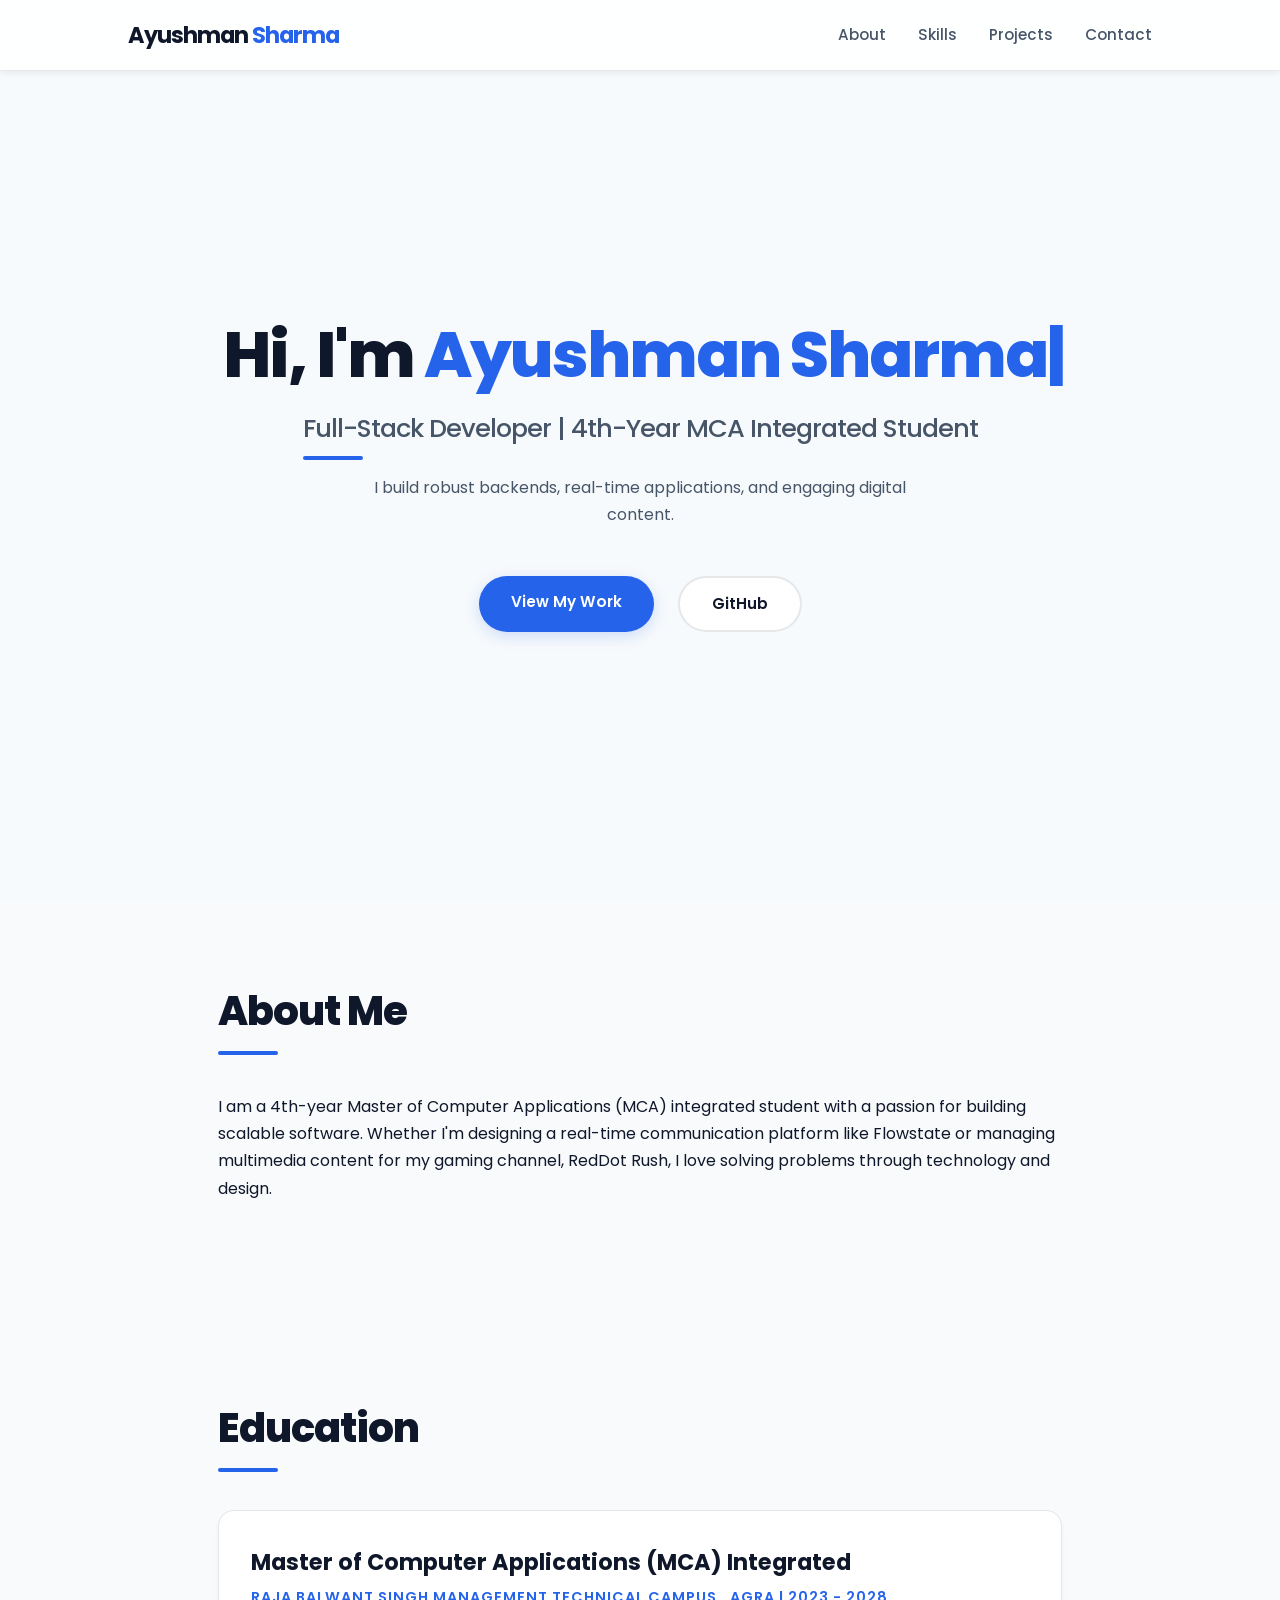
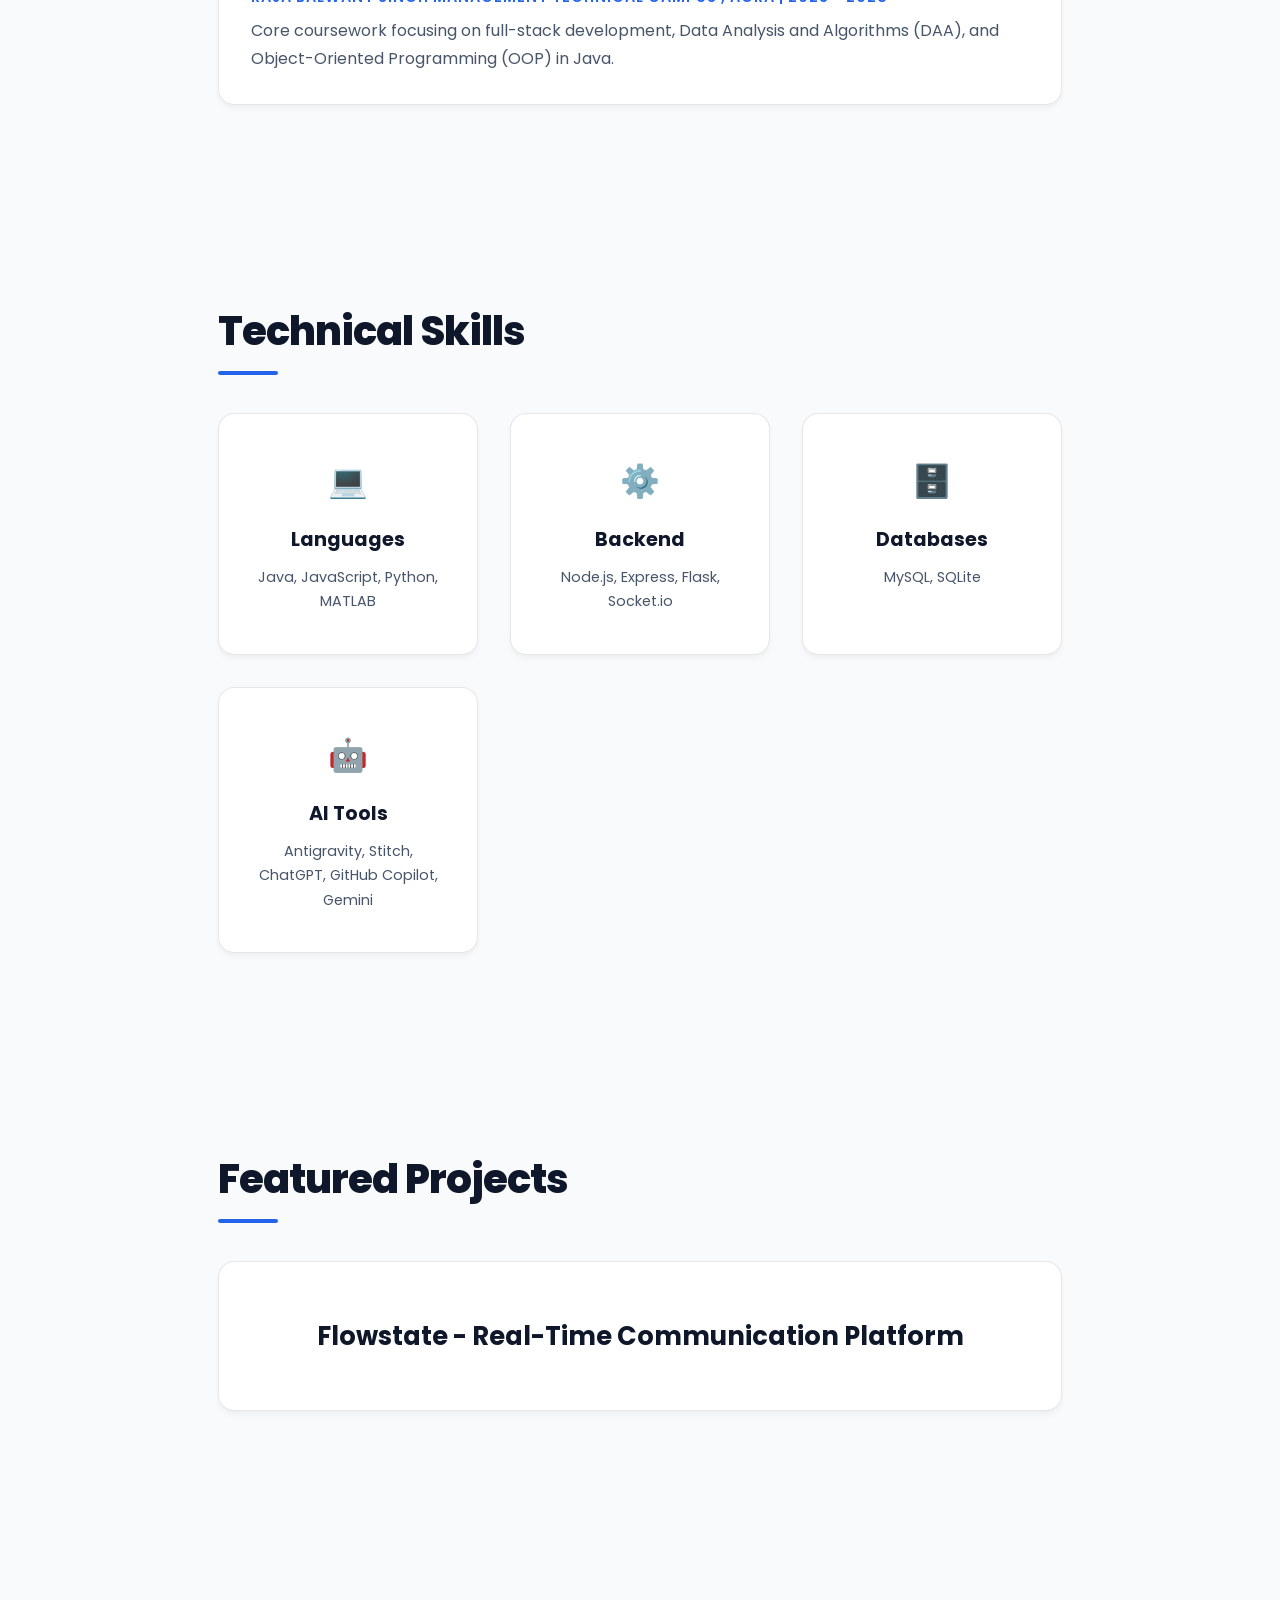
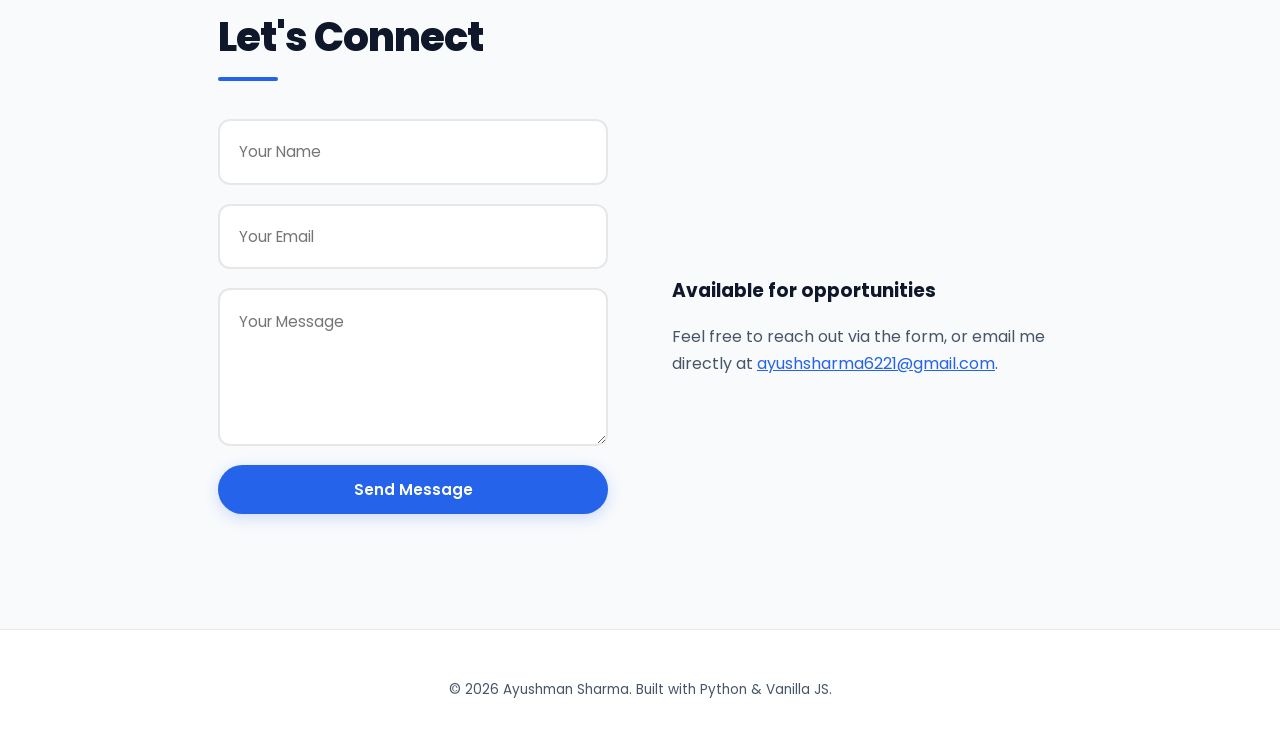
==== index.html @ 9510b973 "fixed index.html issue" ====
<!DOCTYPE html>
<html lang="en">
<head>
    <meta charset="UTF-8">
    <meta name="viewport" content="width=device-width, initial-scale=1.0">
    <title>Ayushman Sharma | Full-Stack Developer</title>
    <!-- Modern Font: Poppins -->
    <link rel="preconnect" href="https://fonts.googleapis.com">
    <link rel="preconnect" href="https://fonts.gstatic.com" crossorigin>
    <link href="https://fonts.googleapis.com/css2?family=Poppins:wght@300;400;500;600;700&display=swap" rel="stylesheet">
    <link rel="stylesheet" href="style.css">
</head>
<body>
    
    <!-- Background Gradient Effect -->
    <div class="bg-gradient"></div>

    <nav>
        <div class="logo">Ayushman <span class="highlight">Sharma</span></div>
        <ul class="nav-links">
            <li><a href="#about">About</a></li>
            <li><a href="#skills">Skills</a></li>
            <li><a href="#projects">Projects</a></li>
            <li><a href="#contact">Contact</a></li>
        </ul>
    </nav>

    <!-- Hero section animates immediately on load -->
    <header class="hero load-hidden">
        <h1>Hi, I'm <span class="highlight">Ayushman Sharma</span><span class="cursor">|</span></h1>
        <h2>Full-Stack Developer | 4th-Year MCA Integrated Student</h2>
        <p>I build robust backends, real-time applications, and engaging digital content.</p>
        <div class="hero-buttons">
            <a href="#projects" class="btn primary">View My Work</a>
            <a href="https://github.com/Ayush1711k" target="_blank" class="btn secondary">GitHub</a>
        </div>
    </header>

    <!-- Scroll-triggered animation classes added here (scroll-hidden) -->
    <section id="about" class="container scroll-hidden">
        <div class="section-content">
            <h2>About Me</h2>
            <p>I am a 4th-year Master of Computer Applications (MCA) integrated student with a passion for building scalable software. Whether I'm designing a real-time communication platform like Flowstate or managing multimedia content for my gaming channel, RedDot Rush, I love solving problems through technology and design.</p>
        </div>
    </section>

    <section id="education" class="container scroll-hidden">
        <div class="section-content">
            <h2>Education</h2>
            <div style="display: flex; flex-direction: column; gap: 1.5rem;">
                <div class="project-card">
                    <h3>Master of Computer Applications (MCA) Integrated</h3>
                    <p style="color: var(--accent-color); font-weight: 600; font-size: 0.9rem; margin-bottom: 0.5rem; text-transform: uppercase; letter-spacing: 1px;">
                        Raja Balwant Singh Management Technical Campus , Agra | 2023 - 2028
                    </p>
                    <p style="color: var(--text-secondary);">
                        Core coursework focusing on full-stack development, Data Analysis and Algorithms (DAA), and Object-Oriented Programming (OOP) in Java.
                    </p>
                </div>
            </div>
        </div>
    </section>

    <section id="skills" class="container scroll-hidden">
        <div class="section-content">
            <h2>Technical Skills</h2>
            <div class="skills-grid">
                <div class="skill-category">
                    <div class="icon">💻</div>
                    <h3>Languages</h3>
                    <p>Java, JavaScript, Python, MATLAB</p>
                </div>
                <div class="skill-category">
                    <div class="icon">⚙️</div>
                    <h3>Backend</h3>
                    <p>Node.js, Express, Flask, Socket.io</p>
                </div>
                <div class="skill-category">
                    <div class="icon">🗄️</div>
                    <h3>Databases</h3>
                    <p>MySQL, SQLite</p>
                </div>
                <div class="skill-category">
                    <div class="icon">🤖</div>
                    <h3>AI Tools</h3>
                    <p>Antigravity, Stitch, ChatGPT, GitHub Copilot, Gemini </p>
                </div>
            </div>
        </div>
    </section>

    <section id="projects" class="container scroll-hidden">
        <div class="section-content">
            <h2>Featured Projects</h2>
            <div id="projects-container" class="projects-grid">
                <p>Connecting to backend server...</p>
            </div>
        </div>
    </section>

    <section id="contact" class="container scroll-hidden">
        <div class="section-content">
            <h2>Let's Connect</h2>
            <div class="contact-wrapper">
                <form id="contact-form">
                    <input type="text" id="name" placeholder="Your Name" required>
                    <input type="email" id="email" placeholder="Your Email" required>
                    <textarea id="message" rows="5" placeholder="Your Message" required></textarea>
                    <button type="submit" class="btn primary">Send Message</button>
                    <p id="form-status"></p>
                </form>
                <div class="contact-info">
                    <h3>Available for opportunities</h3>
                    <p>Feel free to reach out via the form, or email me directly at <a href="mailto:ayushsharma6221@gmail.com" class="highlight">ayushsharma6221@gmail.com</a>.</p>
                </div>
            </div>
        </div>
    </section>

    <footer>
        <p>&copy; 2026 Ayushman Sharma. Built with Python & Vanilla JS.</p>
    </footer>

    <script src="script.js"></script>
</body>
</html>
---- style.css ----
/* --- Modern Light Mode Variables --- */
:root {
    --bg-color: #f8fafc; /* Light Slate */
    --surface-color: #ffffff; /* Clean White */
    --surface-hover: #f1f5f9; /* Subtle gray on hover */
    --text-primary: #0f172a; /* Dark Slate for high contrast readability */
    --text-secondary: #475569; /* Medium Slate */
    --accent-color: #2563eb; /* Professional Developer Blue */
    --accent-glow: rgba(37, 99, 235, 0.2);
    --border-color: rgba(15, 23, 42, 0.1); /* Subtle dark border */
    --ease-standard: cubic-bezier(0.4, 0, 0.2, 1);
    --ease-out: cubic-bezier(0, 0, 0.2, 1);
}

* {
    margin: 0;
    padding: 0;
    box-sizing: border-box;
    font-family: 'Poppins', sans-serif;
}

html {
    scroll-behavior: smooth;
    overflow-x: hidden;
}

body {
    background-color: var(--bg-color);
    color: var(--text-primary);
    line-height: 1.7;
    overflow-x: hidden;
}

/* --- Background Image with White Overlay --- */
.bg-gradient {
    position: fixed;
    top: 0; left: 0; width: 100%; height: 100%;
    /* High-quality CSE/Coding workspace image from Unsplash */
    background-image: url('https://images.unsplash.com/photo-1517694712202-14dd9538aa97?auto=format&fit=crop&w=1920&q=80');
    background-size: cover;
    background-position: center;
    /* 92% white overlay so the image is subtle and text is readable */
    box-shadow: inset 0 0 0 2000px rgba(248, 250, 252, 0.92);
    z-index: -1;
}

/* --- Navigation --- */
nav {
    display: flex;
    justify-content: space-between;
    align-items: center;
    padding: 1rem 10%;
    background-color: rgba(255, 255, 255, 0.85);
    backdrop-filter: blur(10px);
    position: sticky;
    top: 0;
    z-index: 100;
    border-bottom: 1px solid var(--border-color);
    box-shadow: 0 4px 6px -1px rgba(0, 0, 0, 0.05);
}

.logo {
    font-weight: 700;
    font-size: 1.4rem;
    letter-spacing: -1px;
}

.highlight { color: var(--accent-color); }

.nav-links {
    list-style: none;
    display: flex;
    gap: 2rem;
}

.nav-links a {
    color: var(--text-secondary);
    text-decoration: none;
    font-size: 0.95rem;
    font-weight: 500;
    transition: color 0.3s var(--ease-standard), transform 0.3s var(--ease-standard);
    display: inline-block;
}

.nav-links a:hover {
    color: var(--accent-color);
    transform: translateY(-2px);
}

/* --- Hero Section --- */
.hero {
    height: 90vh;
    display: flex;
    flex-direction: column;
    justify-content: center;
    align-items: center;
    text-align: center;
    padding: 0 10%;
}

.hero h1 {
    font-size: 4rem;
    font-weight: 800;
    letter-spacing: -2px;
    margin-bottom: 1rem;
    line-height: 1.1;
}

.hero h2 {
    font-size: 1.6rem;
    color: var(--text-secondary);
    margin-bottom: 1.5rem;
    font-weight: 500;
}

.hero p {
    max-width: 600px;
    color: var(--text-secondary);
    margin-bottom: 3rem;
    font-weight: 400;
}

.cursor {
    display: inline-block;
    width: 10px;
    color: var(--accent-color);
    animation: blink 1s step-end infinite;
}

@keyframes blink {
    from, to { opacity: 1; }
    50% { opacity: 0; }
}

.hero-buttons {
    display: flex;
    gap: 1.5rem;
}

/* --- Buttons --- */
.btn {
    padding: 0.8rem 2rem;
    border-radius: 50px;
    text-decoration: none;
    font-weight: 600;
    font-size: 0.95rem;
    cursor: pointer;
    border: none;
    transition: all 0.3s var(--ease-out);
    position: relative;
    overflow: hidden;
}

.btn:hover {
    transform: translateY(-3px);
}

.primary {
    background-color: var(--accent-color);
    color: #ffffff;
    box-shadow: 0 4px 15px var(--accent-glow);
}

.primary:hover {
    box-shadow: 0 6px 20px rgba(37, 99, 235, 0.4);
}

.secondary {
    background-color: var(--surface-color);
    color: var(--text-primary);
    border: 2px solid var(--border-color);
}

.secondary:hover {
    border-color: var(--accent-color);
    color: var(--accent-color);
}

/* --- Shared Layout & Containers --- */
.container {
    max-width: 1100px;
    margin: 0 auto;
    padding: 6rem 10%;
}

h2 {
    font-size: 2.5rem;
    font-weight: 800;
    letter-spacing: -1px;
    margin-bottom: 3rem;
    position: relative;
}

h2::after {
    content: '';
    position: absolute;
    bottom: -10px;
    left: 0;
    width: 60px;
    height: 4px;
    background-color: var(--accent-color);
    border-radius: 2px;
}

/* --- Skills Section --- */
.skills-grid {
    display: grid;
    grid-template-columns: repeat(auto-fit, minmax(220px, 1fr));
    gap: 2rem;
}

.skill-category {
    background-color: var(--surface-color);
    padding: 2.5rem 2rem;
    border-radius: 16px;
    border: 1px solid var(--border-color);
    box-shadow: 0 4px 6px -1px rgba(0, 0, 0, 0.05);
    transition: transform 0.3s var(--ease-standard), border-color 0.3s var(--ease-standard), box-shadow 0.3s var(--ease-standard);
    text-align: center;
}

.skill-category:hover {
    transform: translateY(-5px);
    border-color: rgba(37, 99, 235, 0.3);
    box-shadow: 0 10px 25px rgba(0,0,0,0.1);
}

.skill-category .icon {
    font-size: 2rem;
    margin-bottom: 1rem;
}

.skill-category h3 {
    margin-bottom: 0.5rem;
    font-size: 1.2rem;
}

.skill-category p {
    color: var(--text-secondary);
    font-size: 0.9rem;
}

/* --- Projects Section --- */
.projects-grid {
    display: grid;
    grid-template-columns: repeat(auto-fit, minmax(300px, 1fr));
    gap: 2.5rem;
}

.project-card {
    background-color: var(--surface-color);
    padding: 2rem;
    border-radius: 16px;
    border: 1px solid var(--border-color);
    box-shadow: 0 4px 6px -1px rgba(0, 0, 0, 0.05);
    transition: all 0.4s var(--ease-standard);
    display: flex;
    flex-direction: column;
}

.project-card:hover {
    transform: translateY(-8px) scale(1.01);
    background-color: var(--surface-hover);
    border-color: rgba(37, 99, 235, 0.4);
    box-shadow: 0 20px 40px rgba(0,0,0,0.08);
}

.project-card h3 {
    font-size: 1.4rem;
    margin-bottom: 0.25rem;
}

.tech-stack {
    margin-top: auto;
    padding-top: 1.5rem;
    border-top: 1px solid var(--border-color);
}

/* --- Contact Section --- */
.contact-wrapper {
    display: grid;
    grid-template-columns: 1fr 1fr;
    gap: 4rem;
    align-items: center;
}

#contact-form {
    display: flex;
    flex-direction: column;
    gap: 1.2rem;
}

input, textarea {
    width: 100%;
    padding: 1.2rem;
    background-color: var(--surface-color);
    border: 2px solid var(--border-color);
    color: var(--text-primary);
    border-radius: 12px;
    font-size: 0.95rem;
    transition: border-color 0.3s var(--ease-standard), box-shadow 0.3s var(--ease-standard);
}

input:focus, textarea:focus {
    outline: none;
    border-color: var(--accent-color);
    box-shadow: 0 0 0 3px var(--accent-glow);
}

.contact-info h3 {
    margin-bottom: 1rem;
}

.contact-info p {
    color: var(--text-secondary);
}

/* --- Footer --- */
footer {
    text-align: center;
    padding: 3rem;
    border-top: 1px solid var(--border-color);
    color: var(--text-secondary);
    font-size: 0.85rem;
    background-color: var(--surface-color);
}

/* --- Animation Classes --- */
.load-hidden {
    opacity: 0;
    transform: translateY(20px);
    animation: fadeInUp 0.8s var(--ease-out) forwards;
    animation-delay: 0.2s;
}

.scroll-hidden {
    opacity: 0;
    transform: translateY(40px);
    transition: opacity 0.8s var(--ease-out), transform 0.8s var(--ease-out);
}

.scroll-show {
    opacity: 1;
    transform: translateY(0);
}

@keyframes fadeInUp {
    to {
        opacity: 1;
        transform: translateY(0);
    }
}

.project-card.loaded {
    animation: fadeInUp 0.5s var(--ease-out) forwards;
}

/* --- Mobile Responsiveness --- */
@media (max-width: 768px) {
    .hero h1 { font-size: 2.8rem; }
    .hero h2 { font-size: 1.3rem; }
    .nav-links { display: none; }
    .contact-wrapper { grid-template-columns: 1fr; gap: 2rem; }
    .container { padding: 4rem 5%; }
}
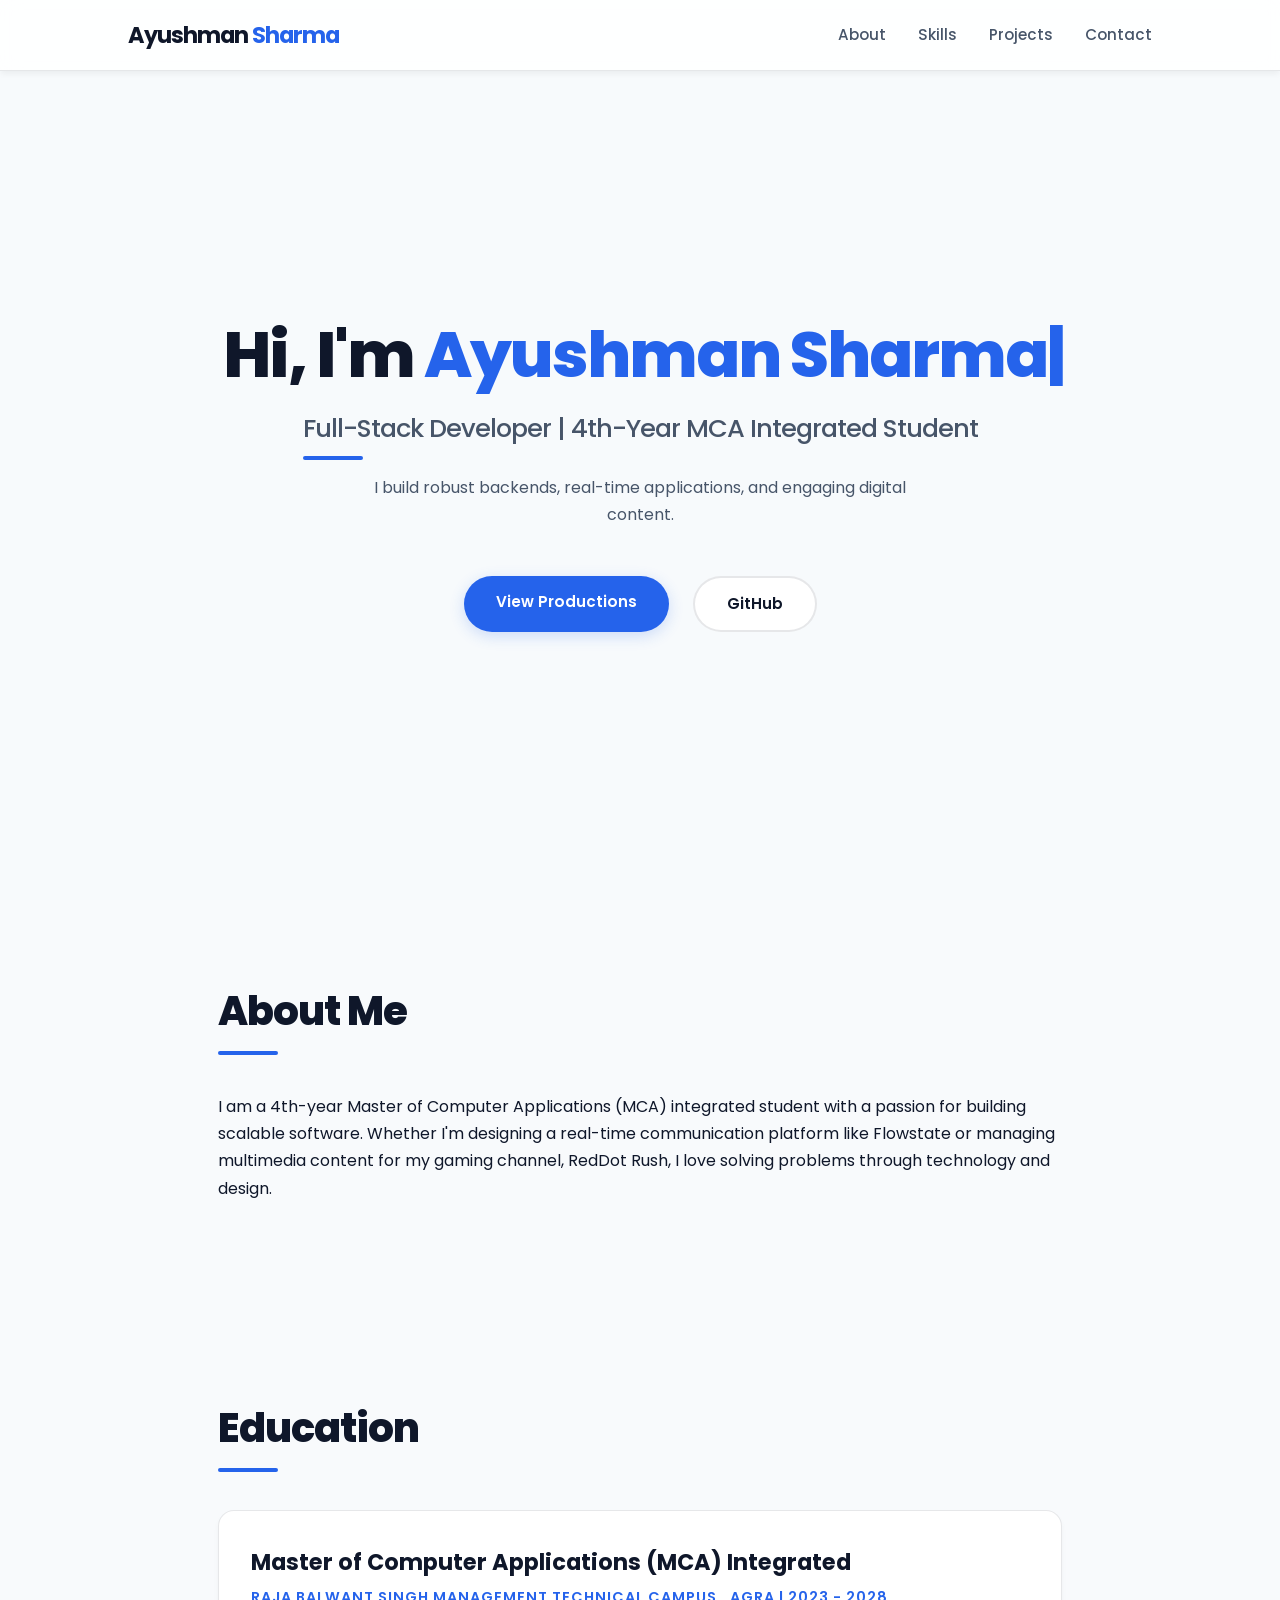
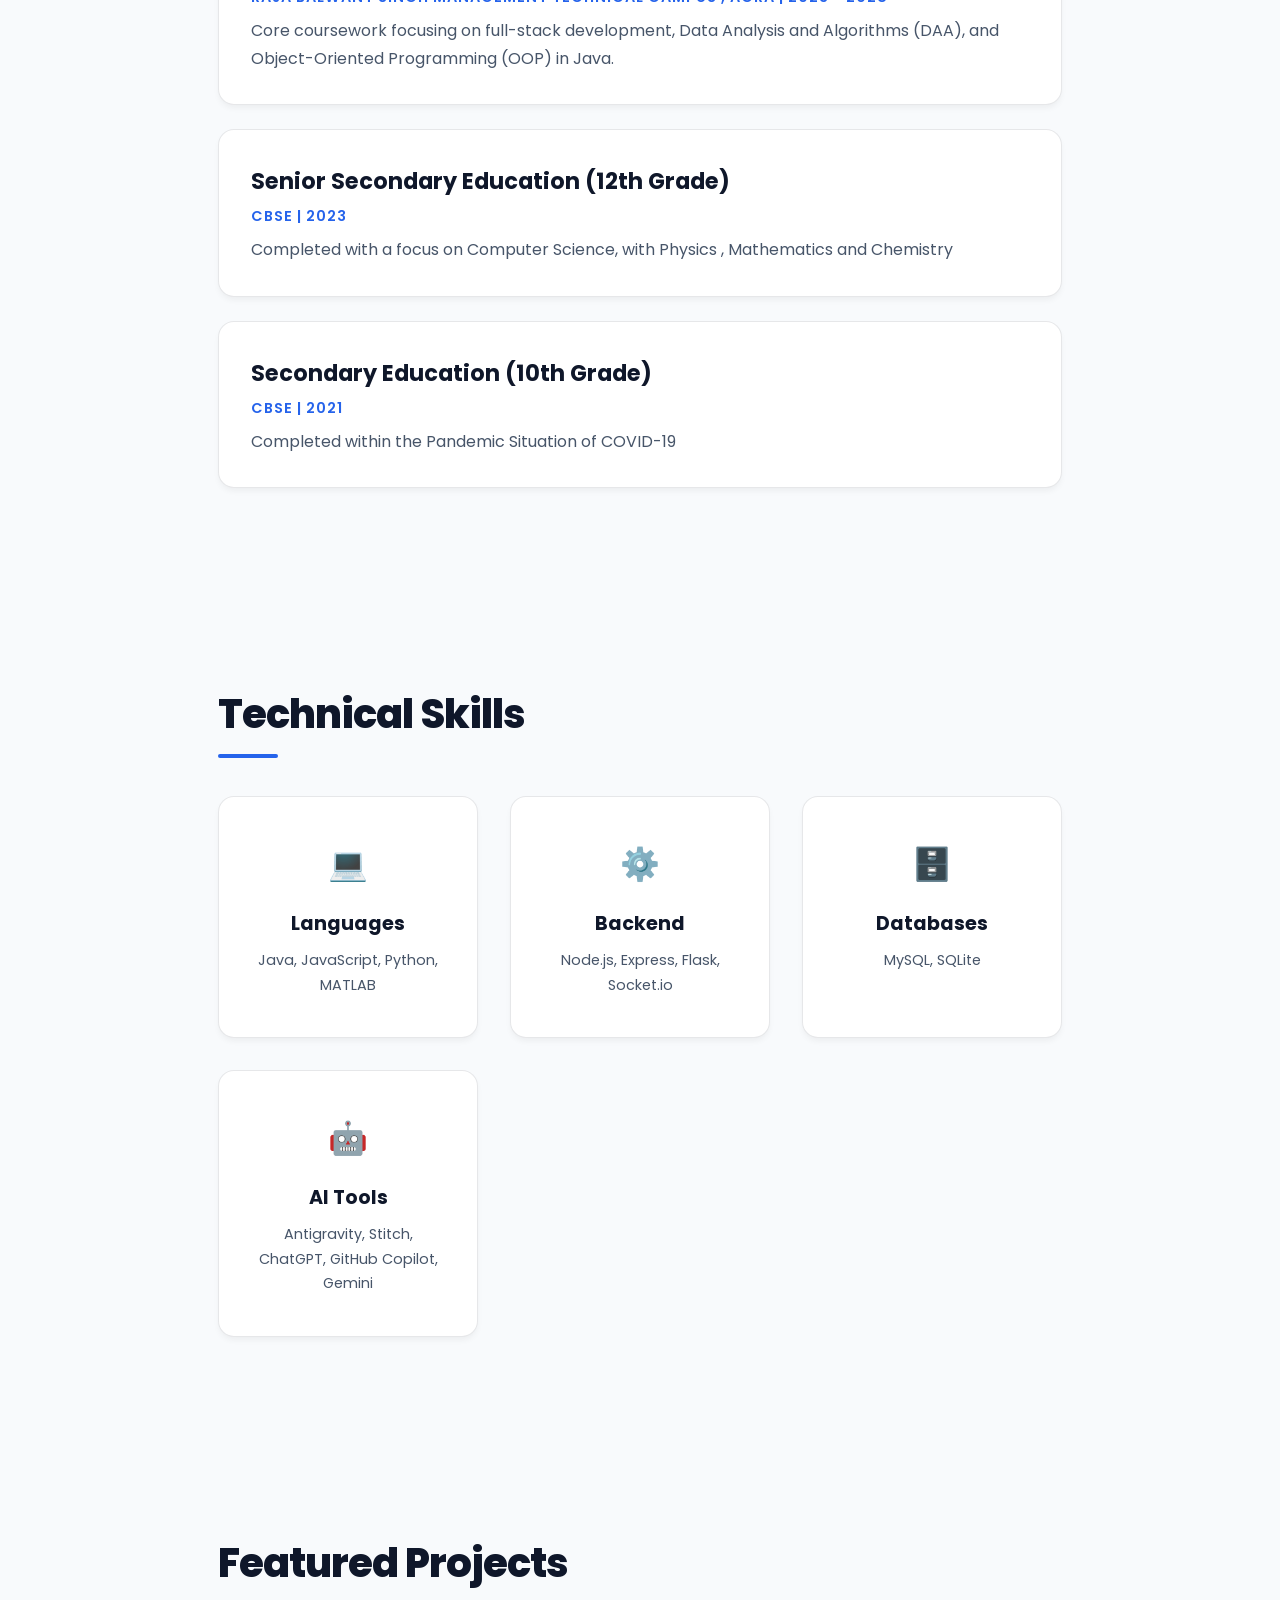
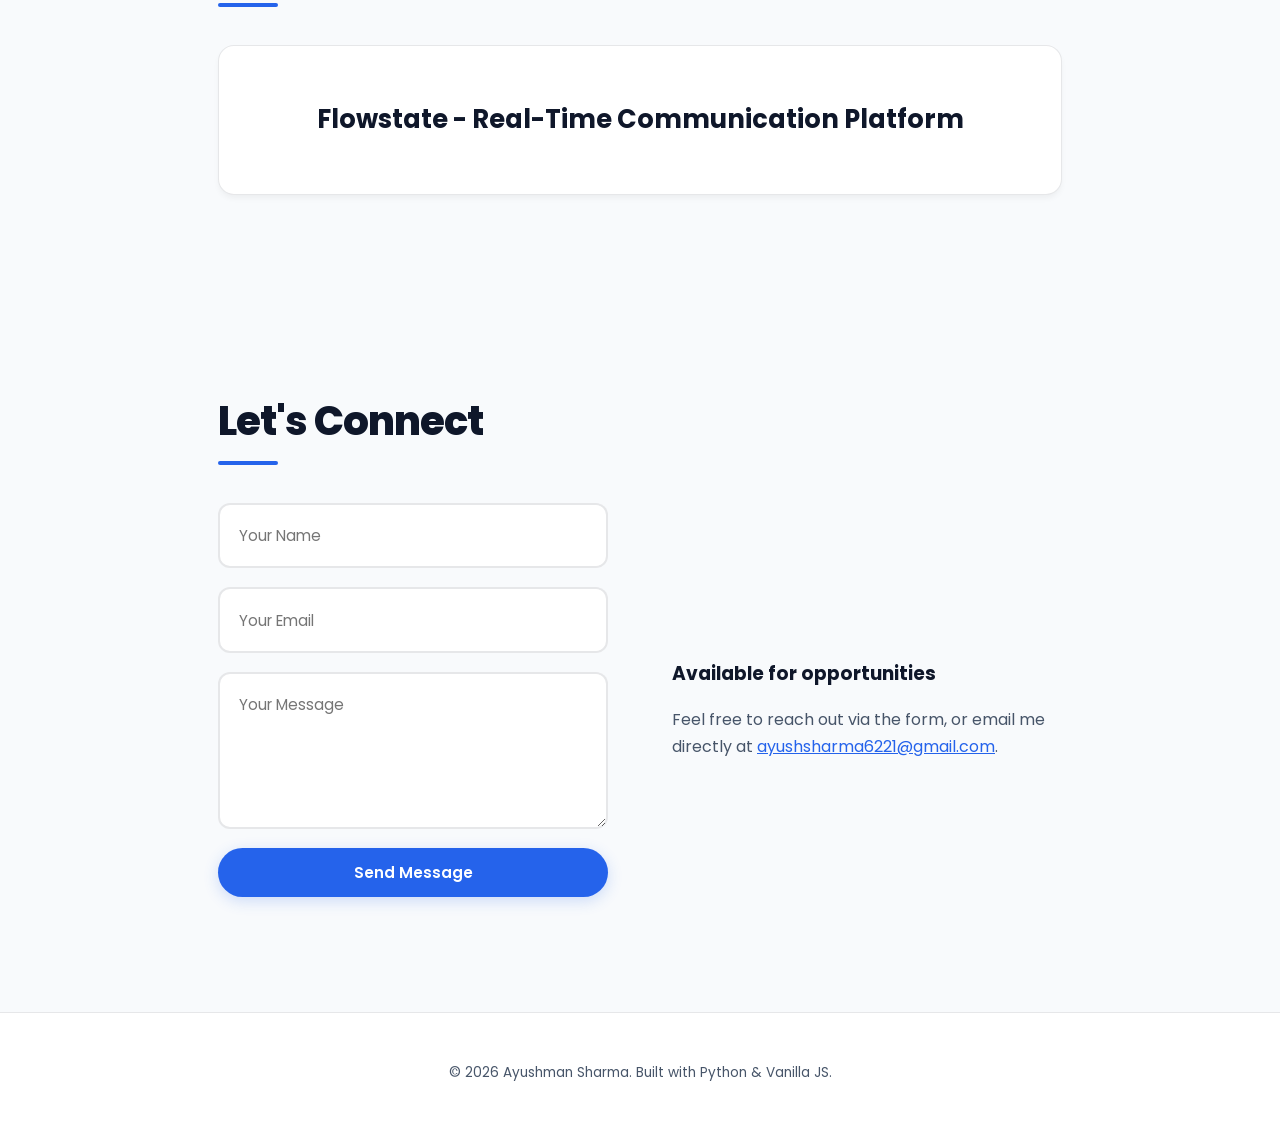
==== commit db2ee203: "Education added" ====
--- a/index.html
+++ b/index.html
@@ -31,7 +31,7 @@
         <h2>Full-Stack Developer | 4th-Year MCA Integrated Student</h2>
         <p>I build robust backends, real-time applications, and engaging digital content.</p>
         <div class="hero-buttons">
-            <a href="#projects" class="btn primary">View My Work</a>
+            <a href="#projects" class="btn primary">View Productions</a>
             <a href="https://github.com/Ayush1711k" target="_blank" class="btn secondary">GitHub</a>
         </div>
     </header>
@@ -56,6 +56,24 @@
                     <p style="color: var(--text-secondary);">
                         Core coursework focusing on full-stack development, Data Analysis and Algorithms (DAA), and Object-Oriented Programming (OOP) in Java.
                     </p>
+                </div>
+
+                 <div class="project-card">
+                    <h3>Senior Secondary Education (12th Grade)</h3>
+                    <p style="color: var(--accent-color); font-weight: 600; font-size: 0.9rem; margin-bottom: 0.5rem; text-transform: uppercase; letter-spacing: 1px;">
+                        CBSE  | 2023 
+                    </p>
+                    <p style="color: var(--text-secondary);">
+                        Completed with a focus on Computer Science, with Physics , Mathematics and Chemistry 
+                </div>
+
+                <div class="project-card">
+                    <h3>Secondary Education (10th Grade)</h3>
+                    <p style="color: var(--accent-color); font-weight: 600; font-size: 0.9rem; margin-bottom: 0.5rem; text-transform: uppercase; letter-spacing: 1px;">
+                        CBSE  | 2021
+                    </p>
+                    <p style="color: var(--text-secondary);">
+                        Completed within the Pandemic Situation of COVID-19
                 </div>
             </div>
         </div>
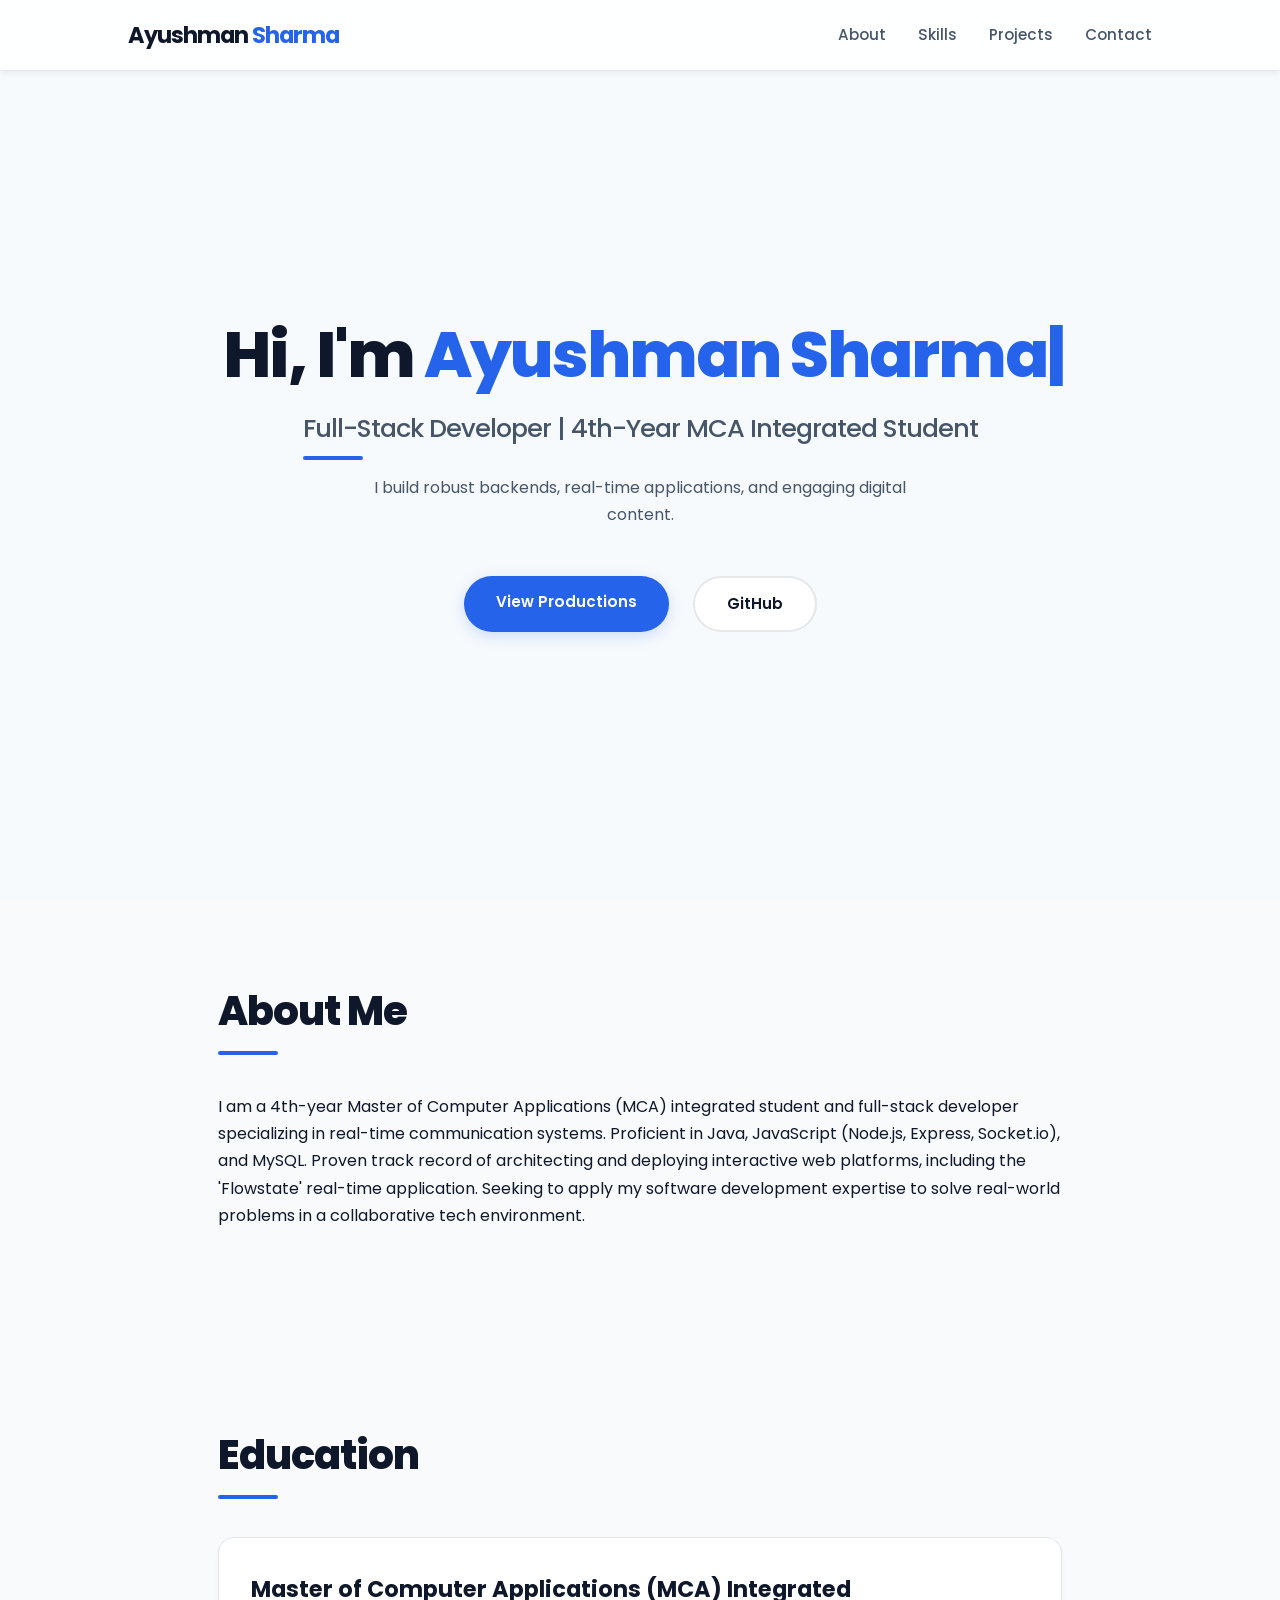
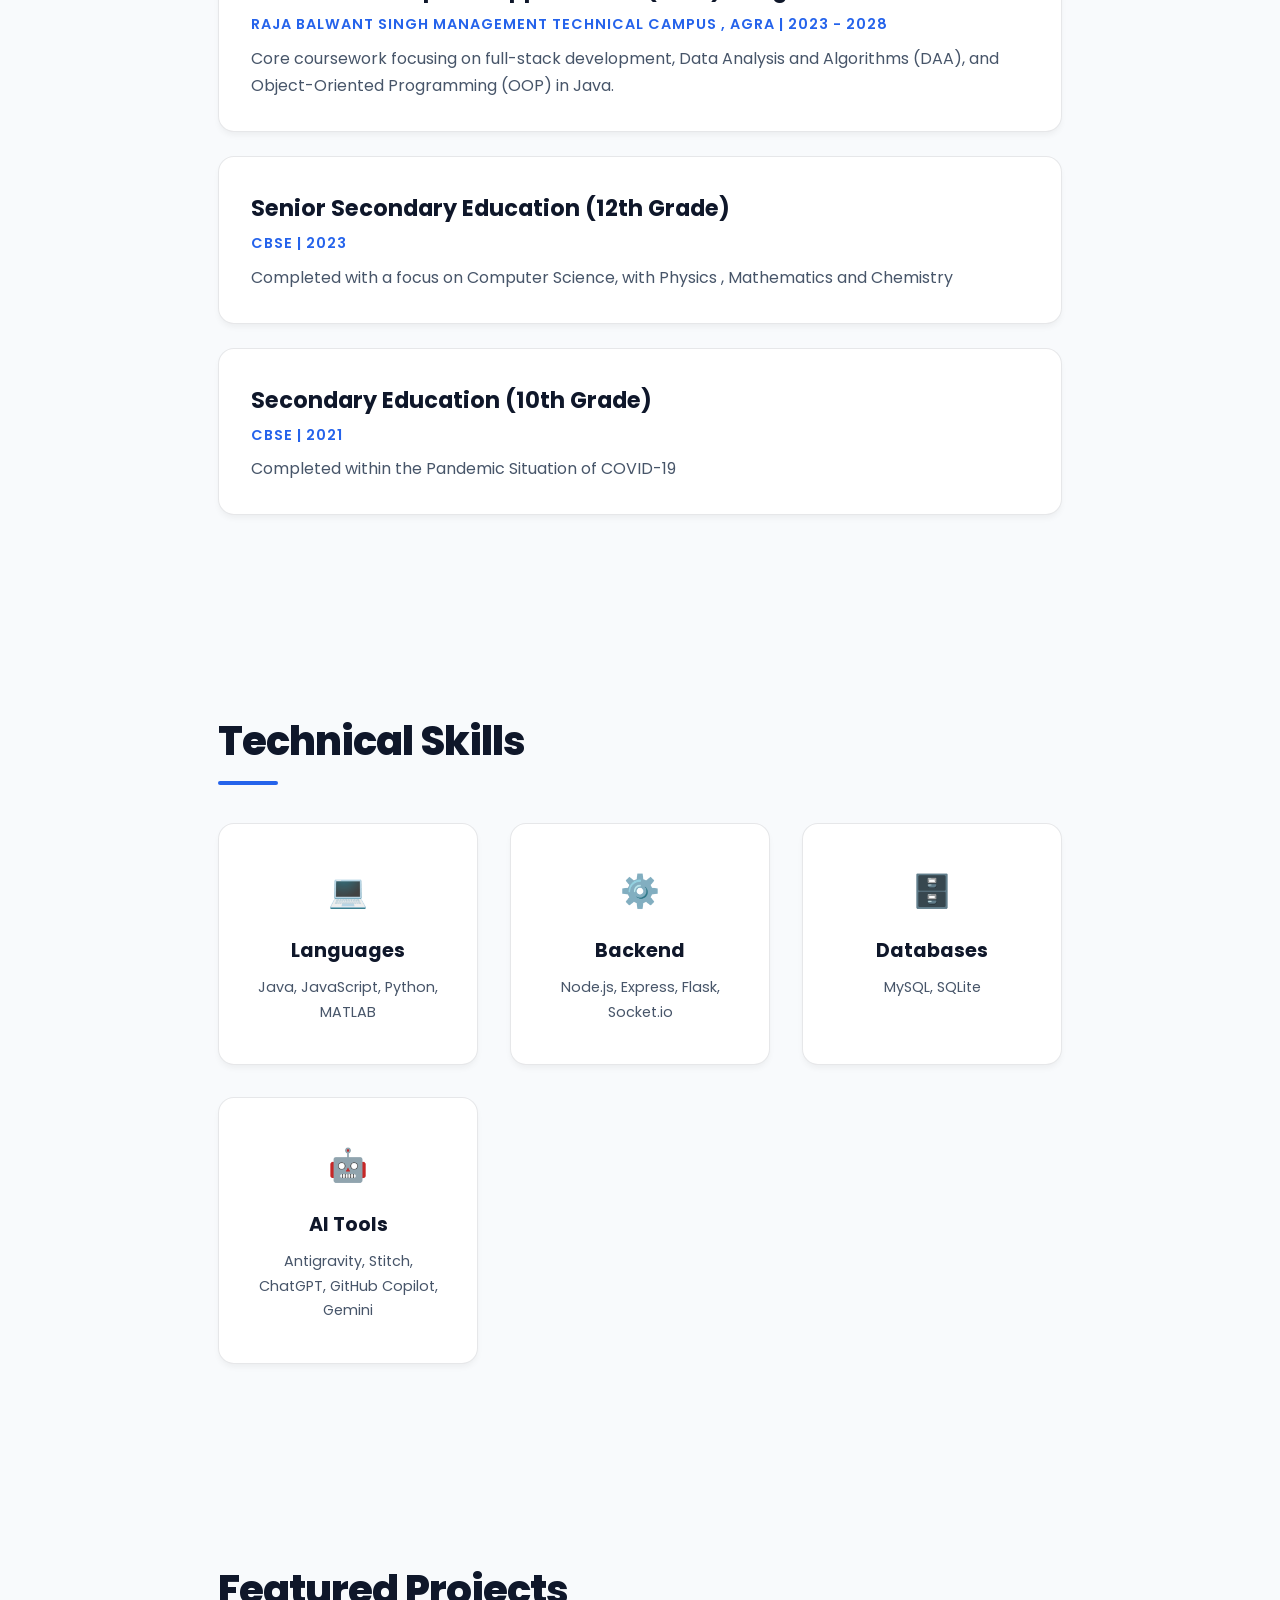
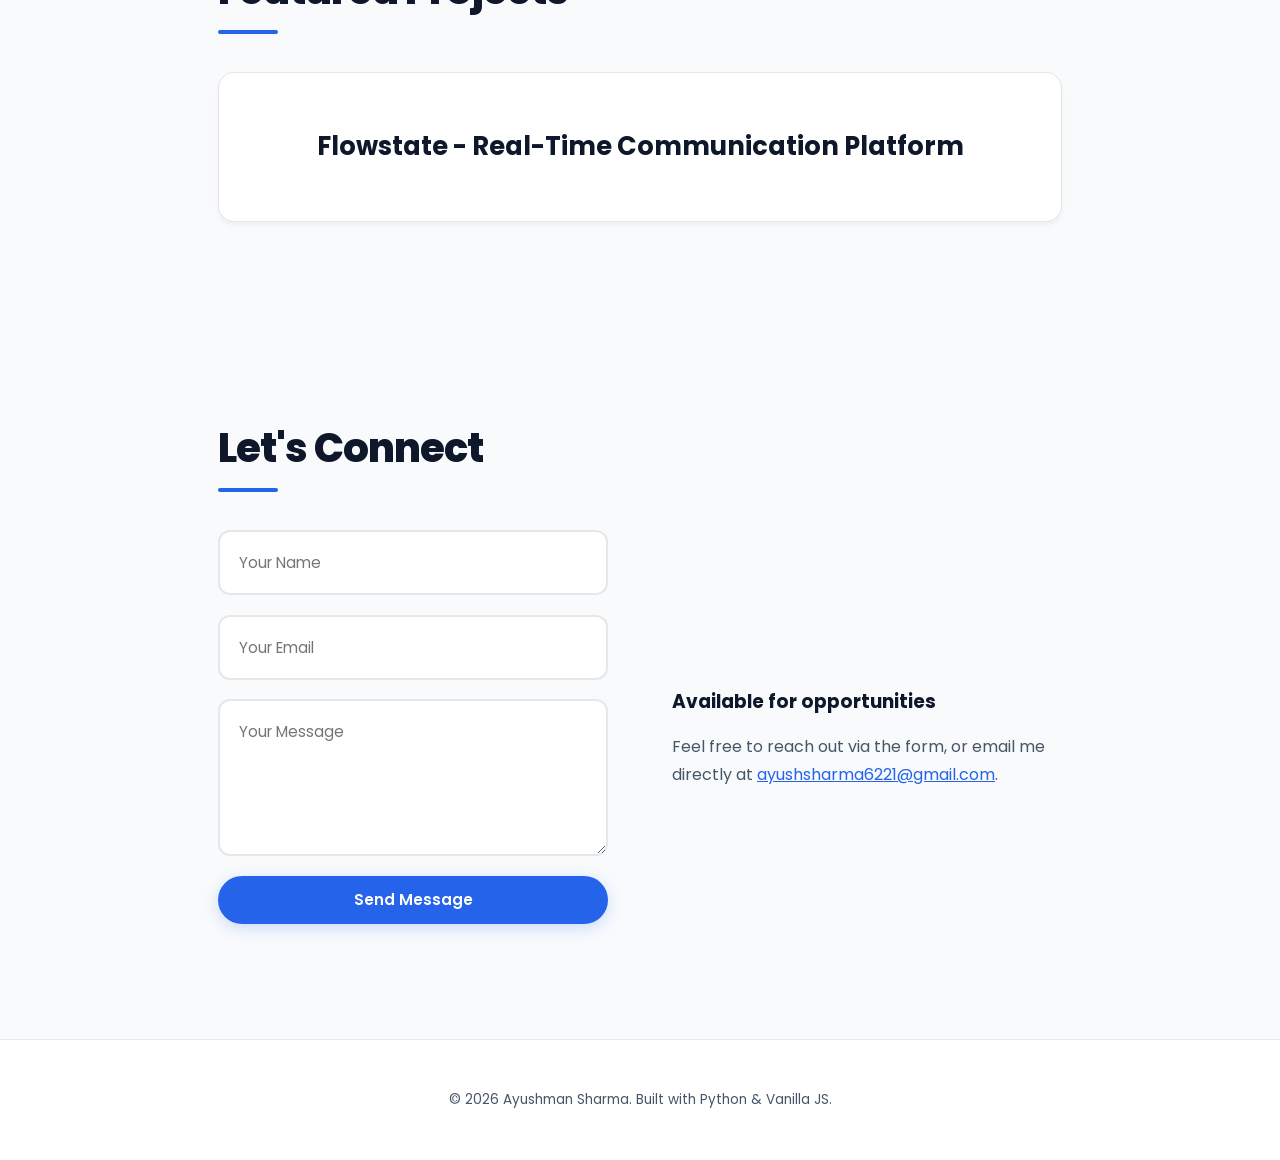
==== commit 17b5650b: "Added about Section" ====
--- a/index.html
+++ b/index.html
@@ -40,7 +40,7 @@
     <section id="about" class="container scroll-hidden">
         <div class="section-content">
             <h2>About Me</h2>
-            <p>I am a 4th-year Master of Computer Applications (MCA) integrated student with a passion for building scalable software. Whether I'm designing a real-time communication platform like Flowstate or managing multimedia content for my gaming channel, RedDot Rush, I love solving problems through technology and design.</p>
+            <p>I am a 4th-year Master of Computer Applications (MCA) integrated student and full-stack developer specializing in real-time communication systems. Proficient in Java, JavaScript (Node.js, Express, Socket.io), and MySQL. Proven track record of architecting and deploying interactive web platforms, including the 'Flowstate' real-time application. Seeking to apply my software development expertise to solve real-world problems in a collaborative tech environment.</p>
         </div>
     </section>
 
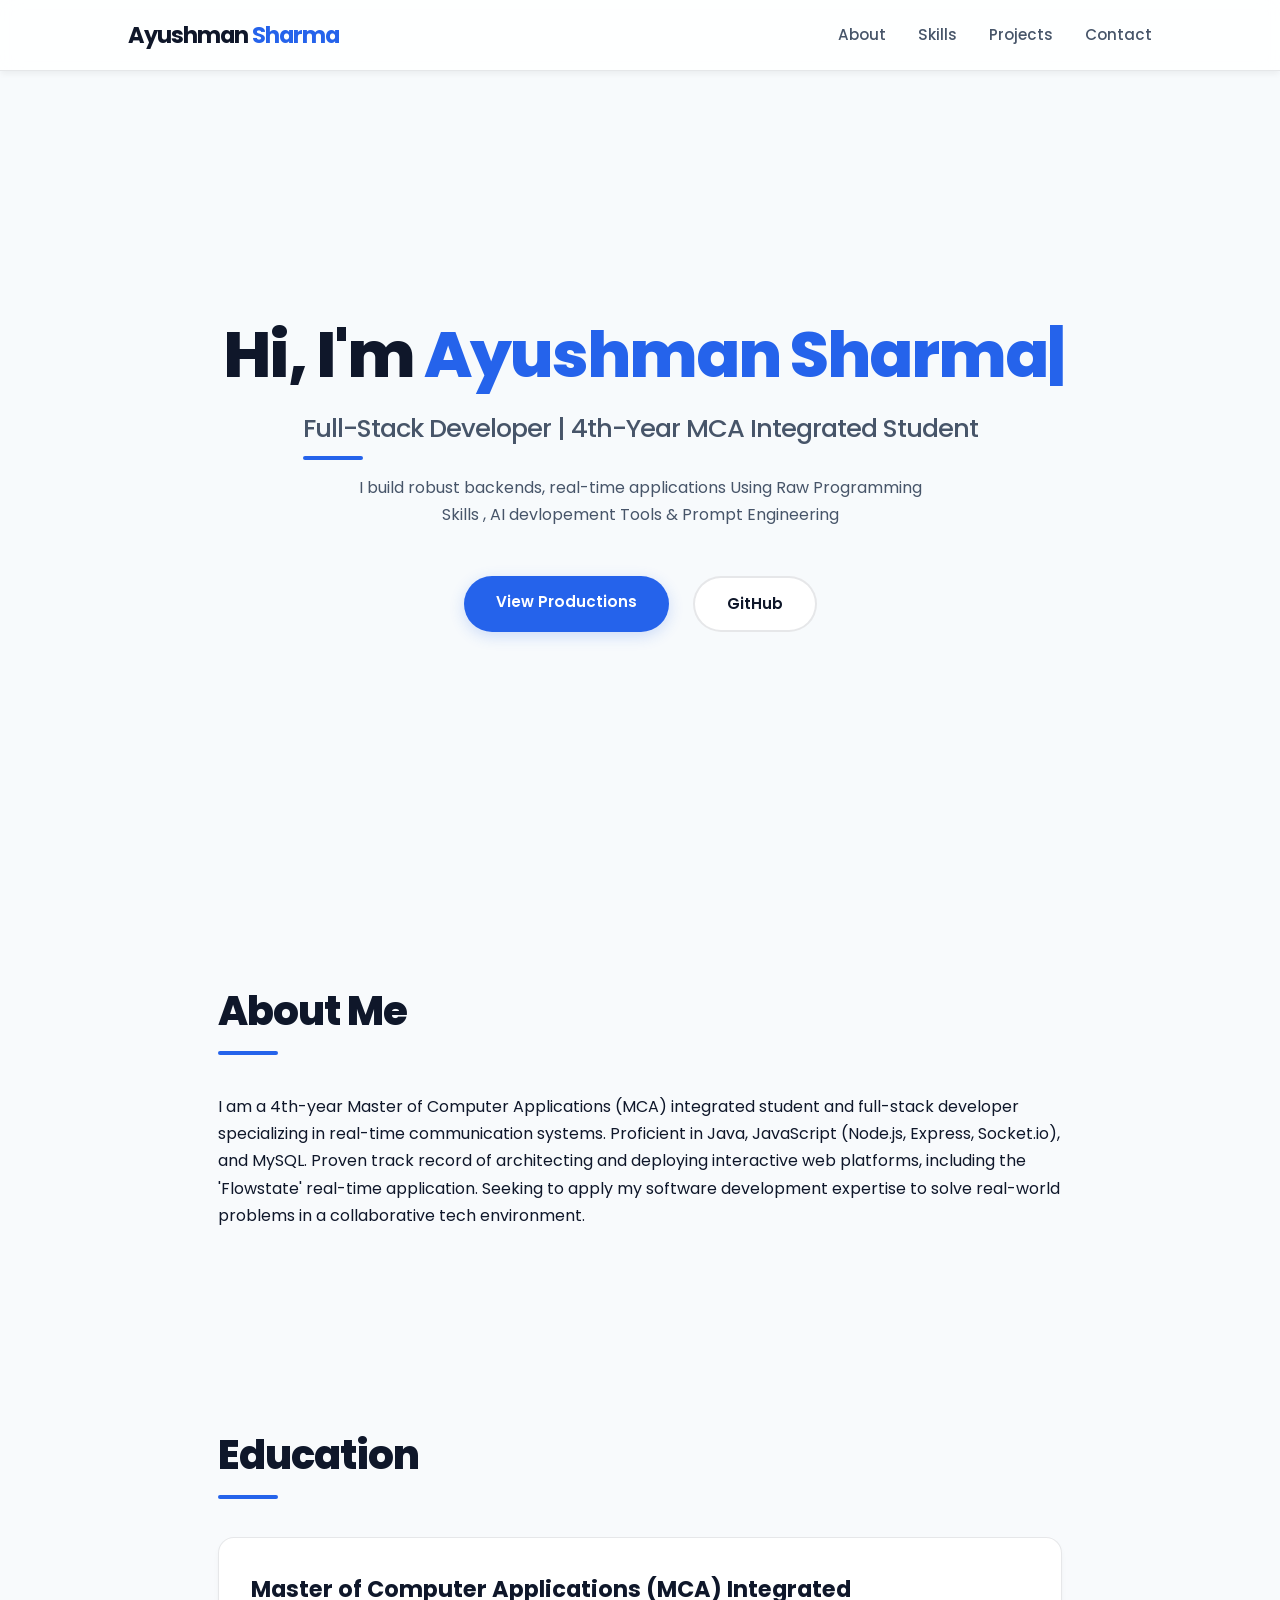
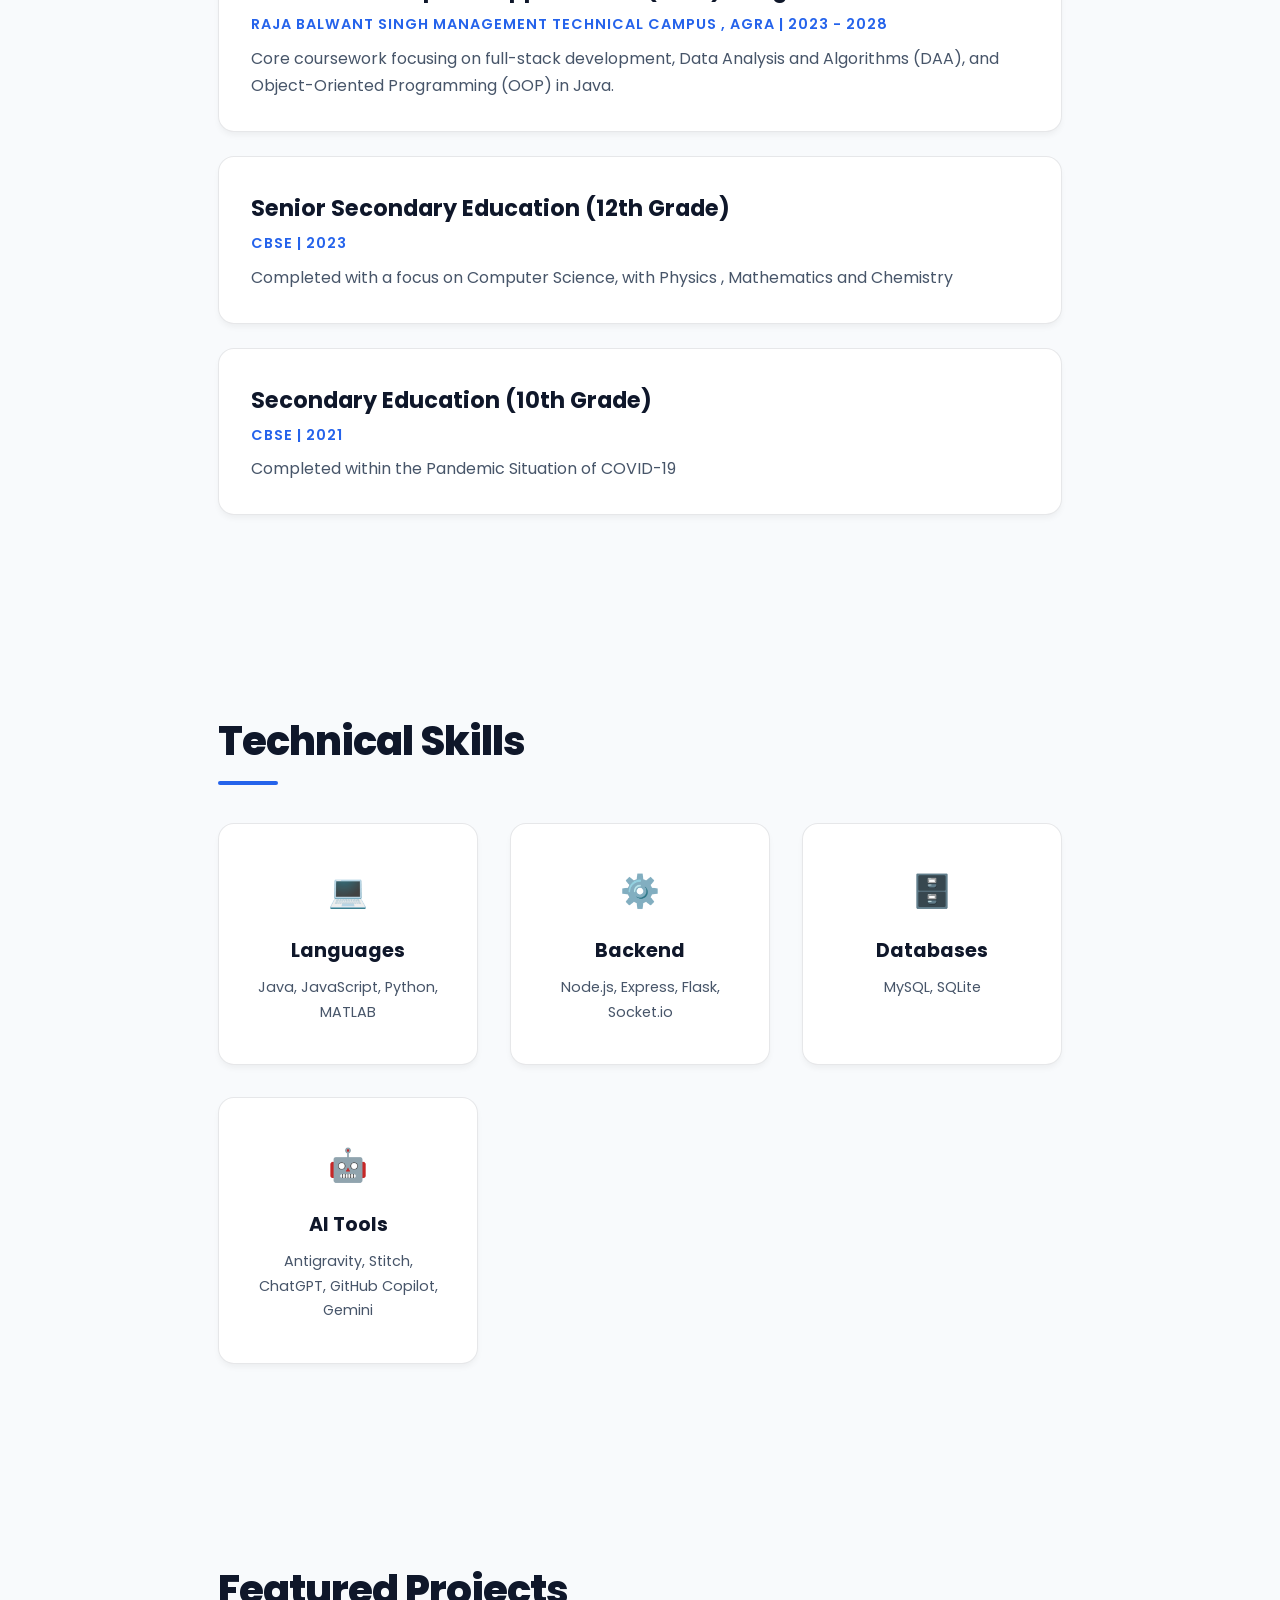
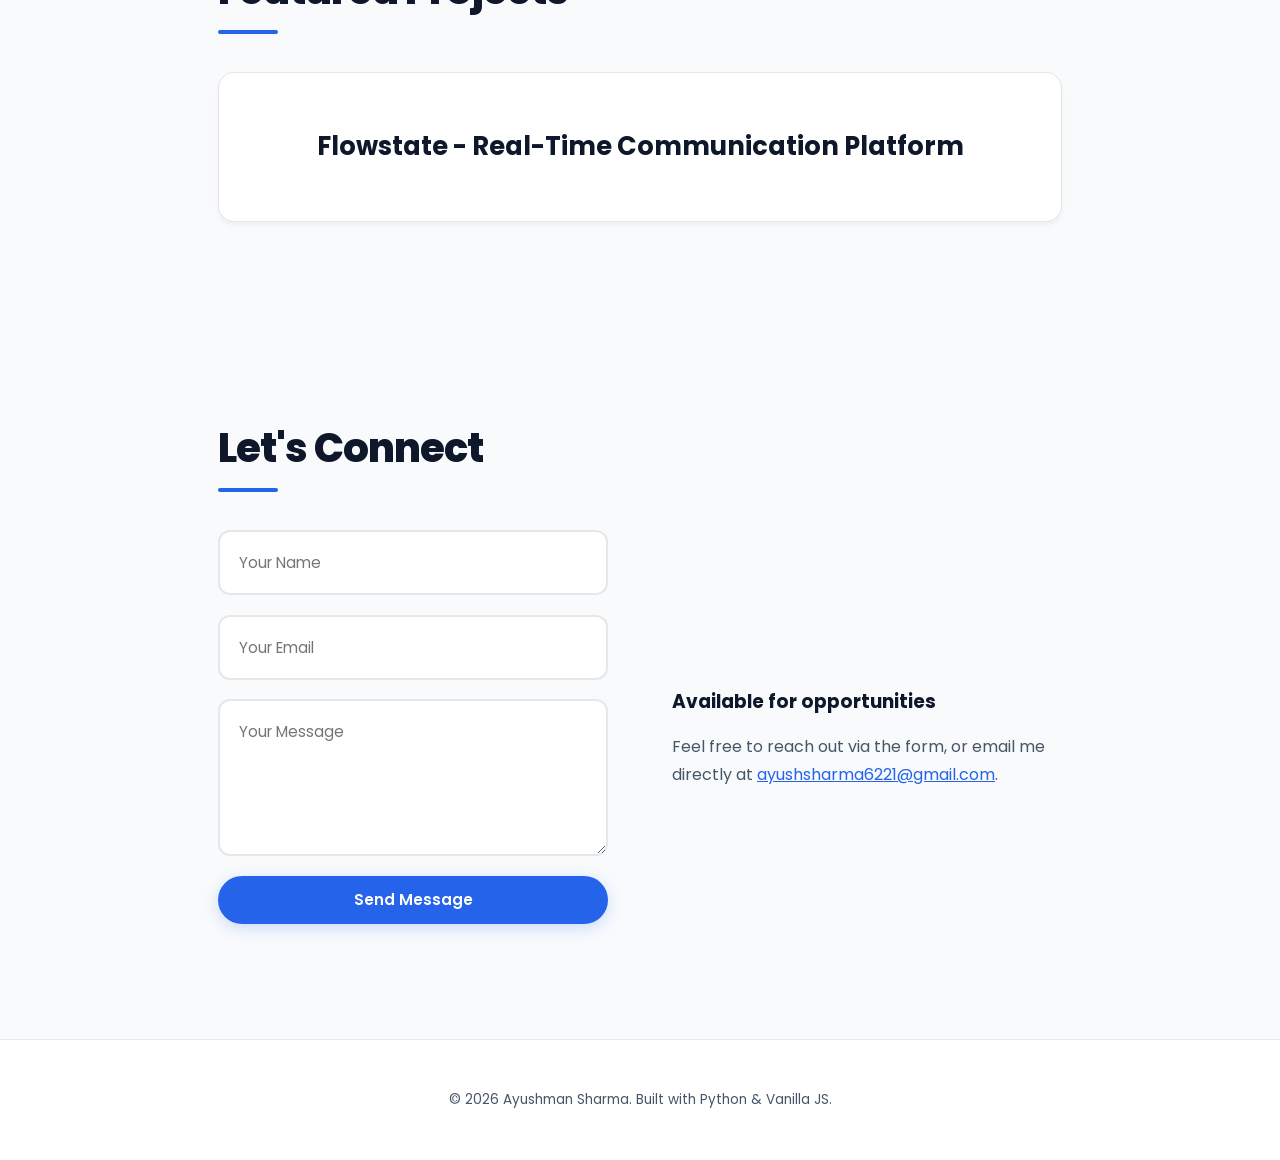
==== commit b774a02d: "Minor Changes" ====
--- a/index.html
+++ b/index.html
@@ -29,7 +29,7 @@
     <header class="hero load-hidden">
         <h1>Hi, I'm <span class="highlight">Ayushman Sharma</span><span class="cursor">|</span></h1>
         <h2>Full-Stack Developer | 4th-Year MCA Integrated Student</h2>
-        <p>I build robust backends, real-time applications, and engaging digital content.</p>
+        <p>I build robust backends, real-time applications Using Raw Programming Skills , AI devlopement Tools & Prompt Engineering </p>
         <div class="hero-buttons">
             <a href="#projects" class="btn primary">View Productions</a>
             <a href="https://github.com/Ayush1711k" target="_blank" class="btn secondary">GitHub</a>
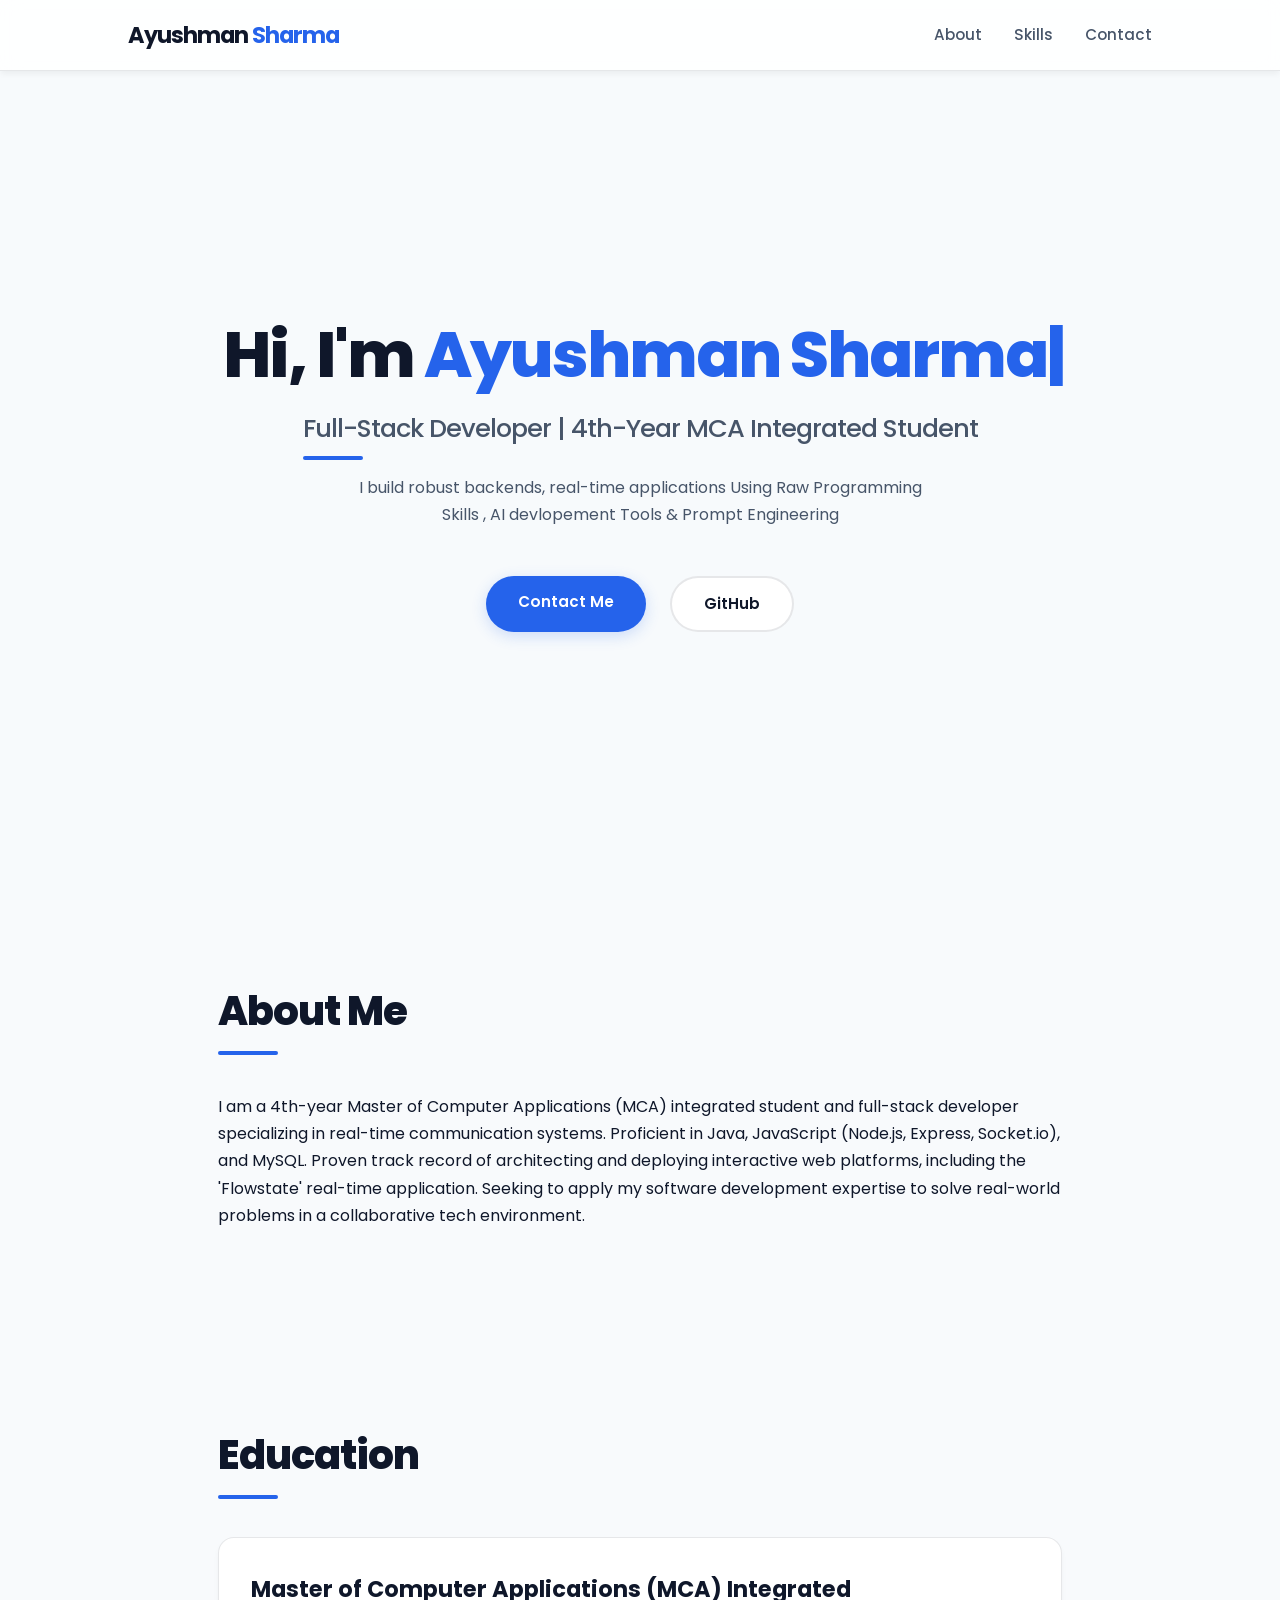
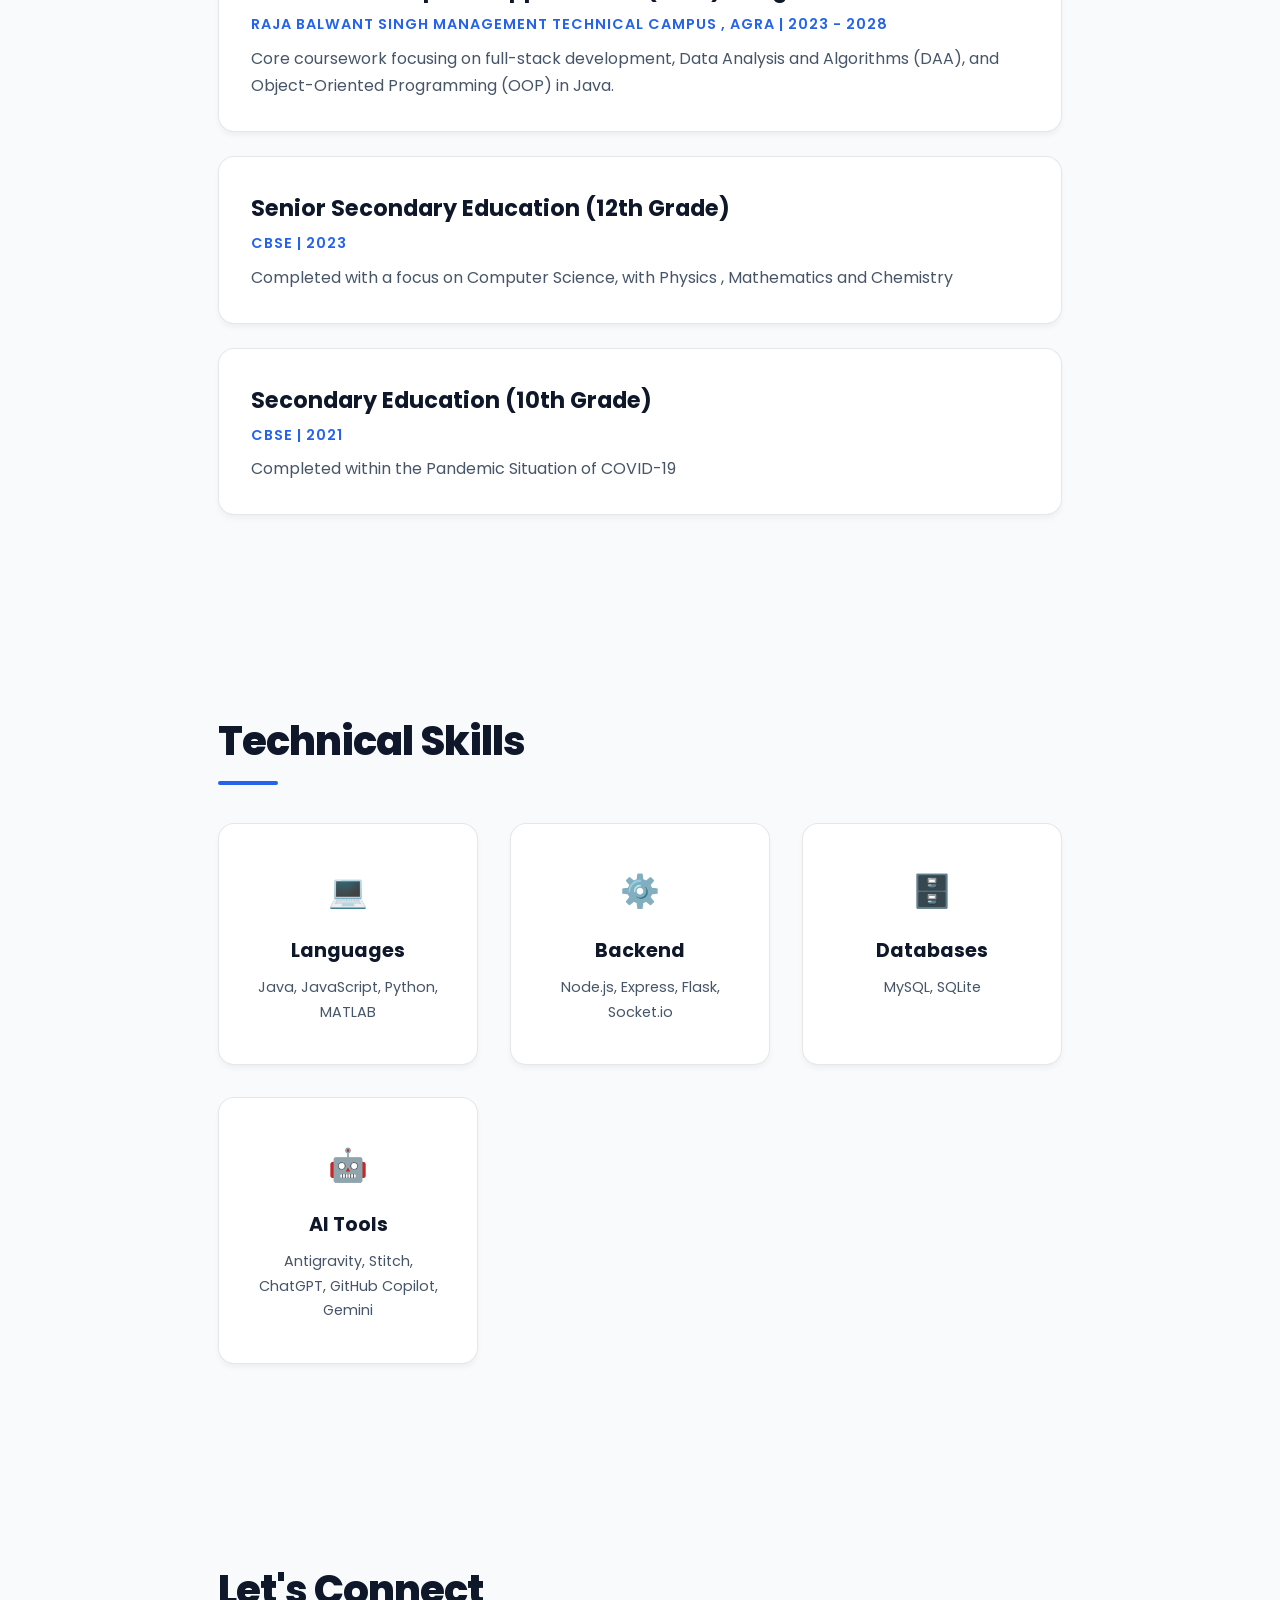
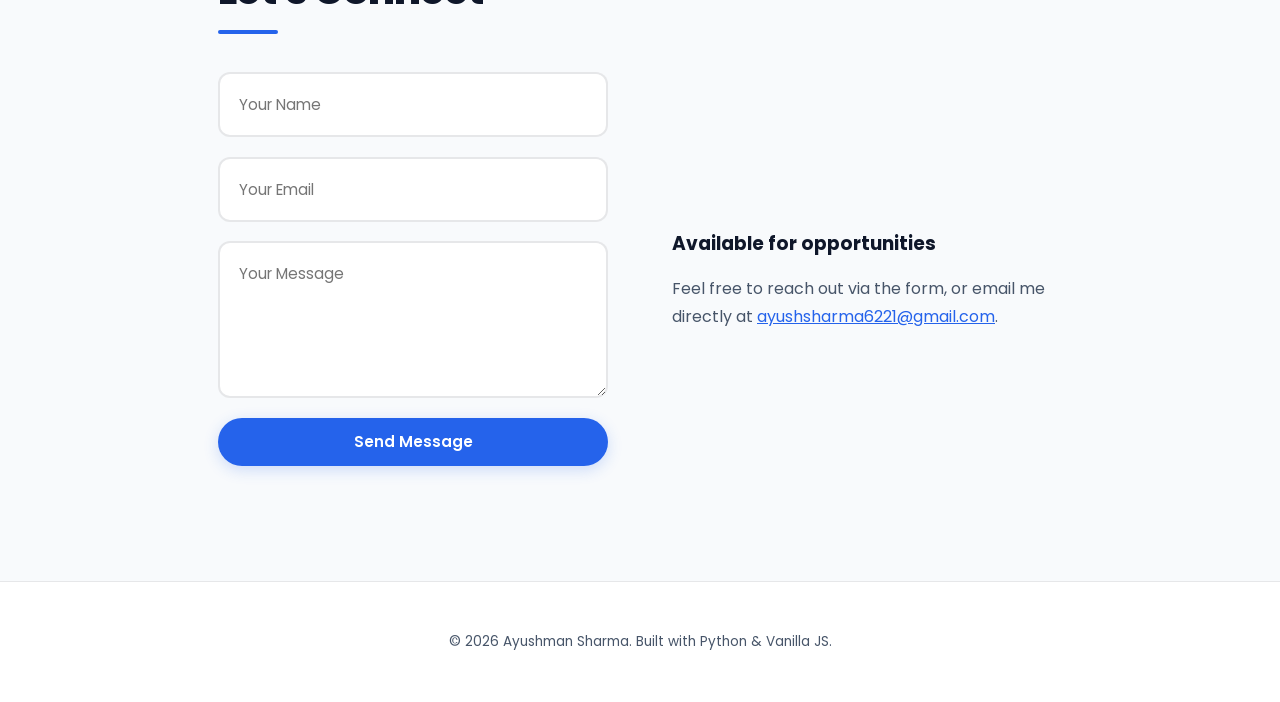
==== commit 5133ab5b: "Cleaned up script.js and removed loadProjects logic" ====
--- a/index.html
+++ b/index.html
@@ -20,7 +20,6 @@
         <ul class="nav-links">
             <li><a href="#about">About</a></li>
             <li><a href="#skills">Skills</a></li>
-            <li><a href="#projects">Projects</a></li>
             <li><a href="#contact">Contact</a></li>
         </ul>
     </nav>
@@ -31,7 +30,7 @@
         <h2>Full-Stack Developer | 4th-Year MCA Integrated Student</h2>
         <p>I build robust backends, real-time applications Using Raw Programming Skills , AI devlopement Tools & Prompt Engineering </p>
         <div class="hero-buttons">
-            <a href="#projects" class="btn primary">View Productions</a>
+            <a href="#contact" class="btn primary">Contact Me</a>
             <a href="https://github.com/Ayush1711k" target="_blank" class="btn secondary">GitHub</a>
         </div>
     </header>
@@ -65,6 +64,7 @@
                     </p>
                     <p style="color: var(--text-secondary);">
                         Completed with a focus on Computer Science, with Physics , Mathematics and Chemistry 
+                    </p>
                 </div>
 
                 <div class="project-card">
@@ -74,6 +74,7 @@
                     </p>
                     <p style="color: var(--text-secondary);">
                         Completed within the Pandemic Situation of COVID-19
+                    </p>
                 </div>
             </div>
         </div>
@@ -107,15 +108,6 @@
         </div>
     </section>
 
-    <section id="projects" class="container scroll-hidden">
-        <div class="section-content">
-            <h2>Featured Projects</h2>
-            <div id="projects-container" class="projects-grid">
-                <p>Connecting to backend server...</p>
-            </div>
-        </div>
-    </section>
-
     <section id="contact" class="container scroll-hidden">
         <div class="section-content">
             <h2>Let's Connect</h2>
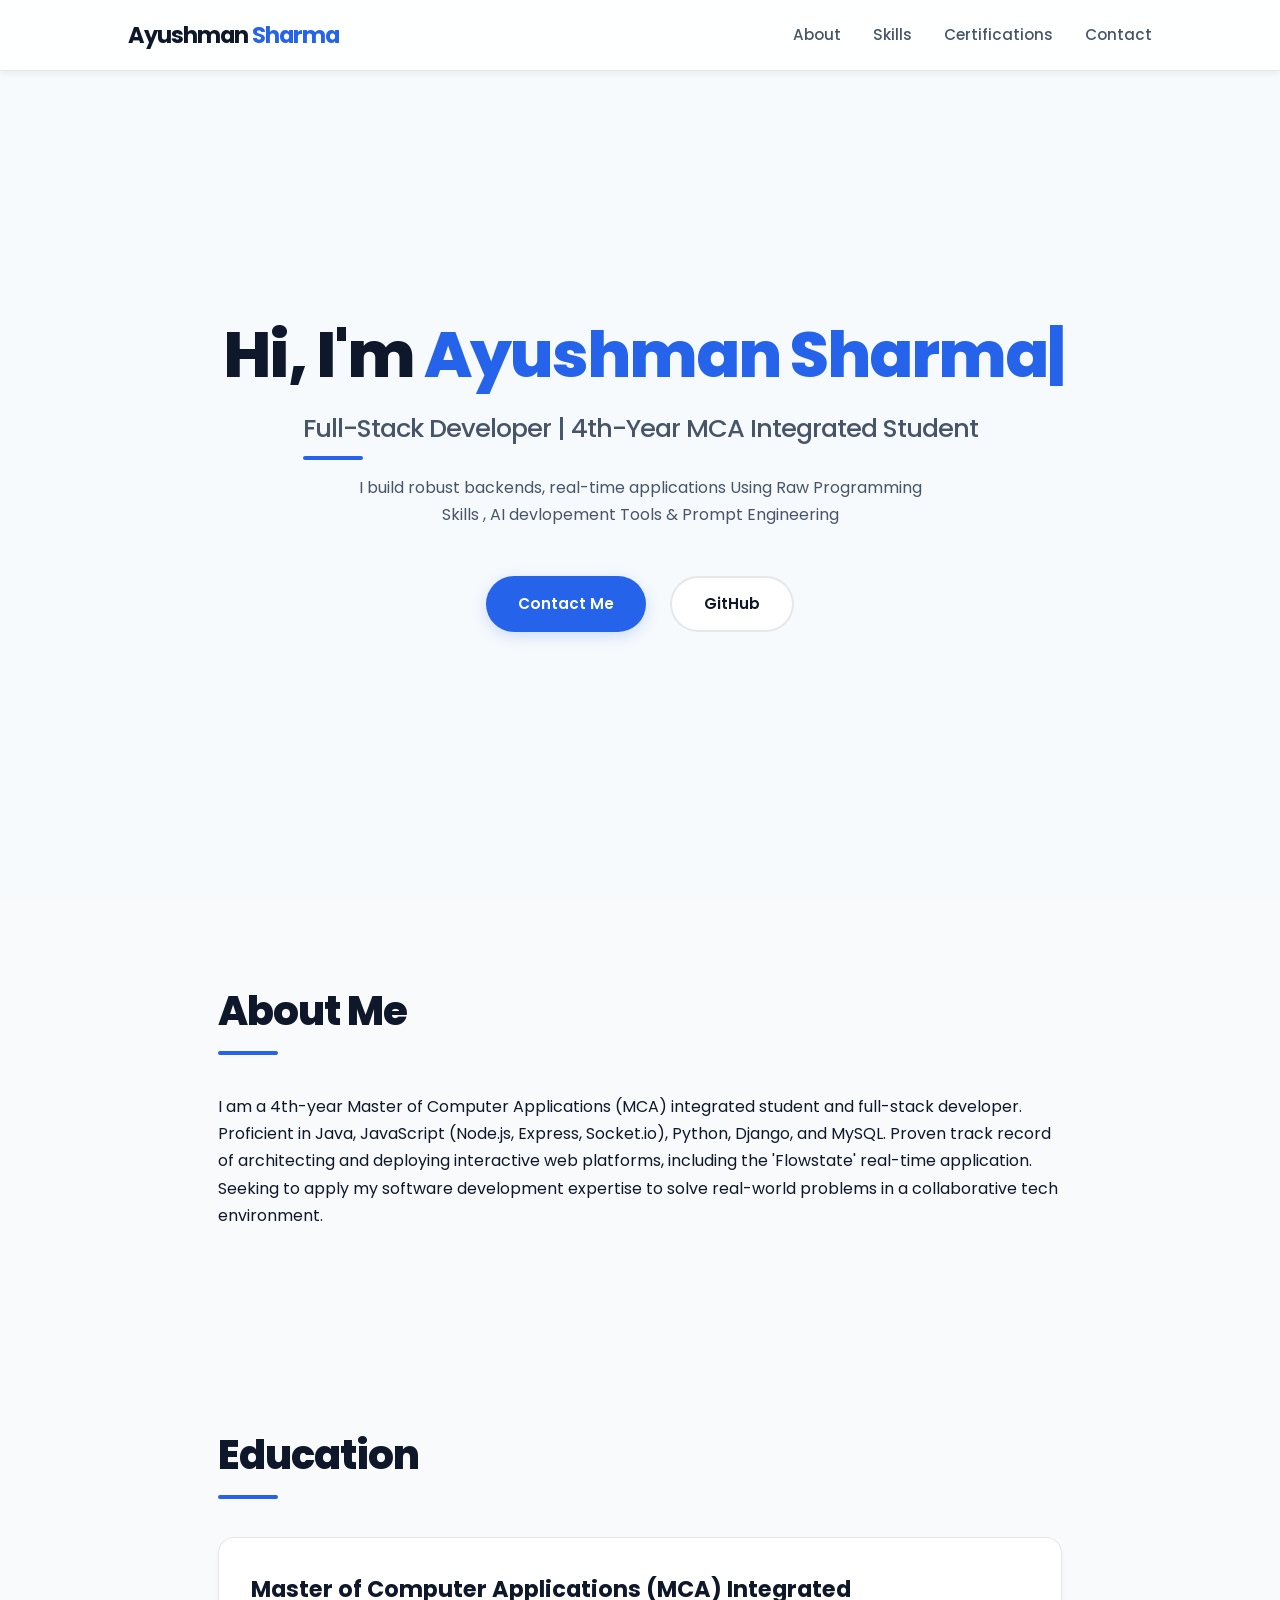
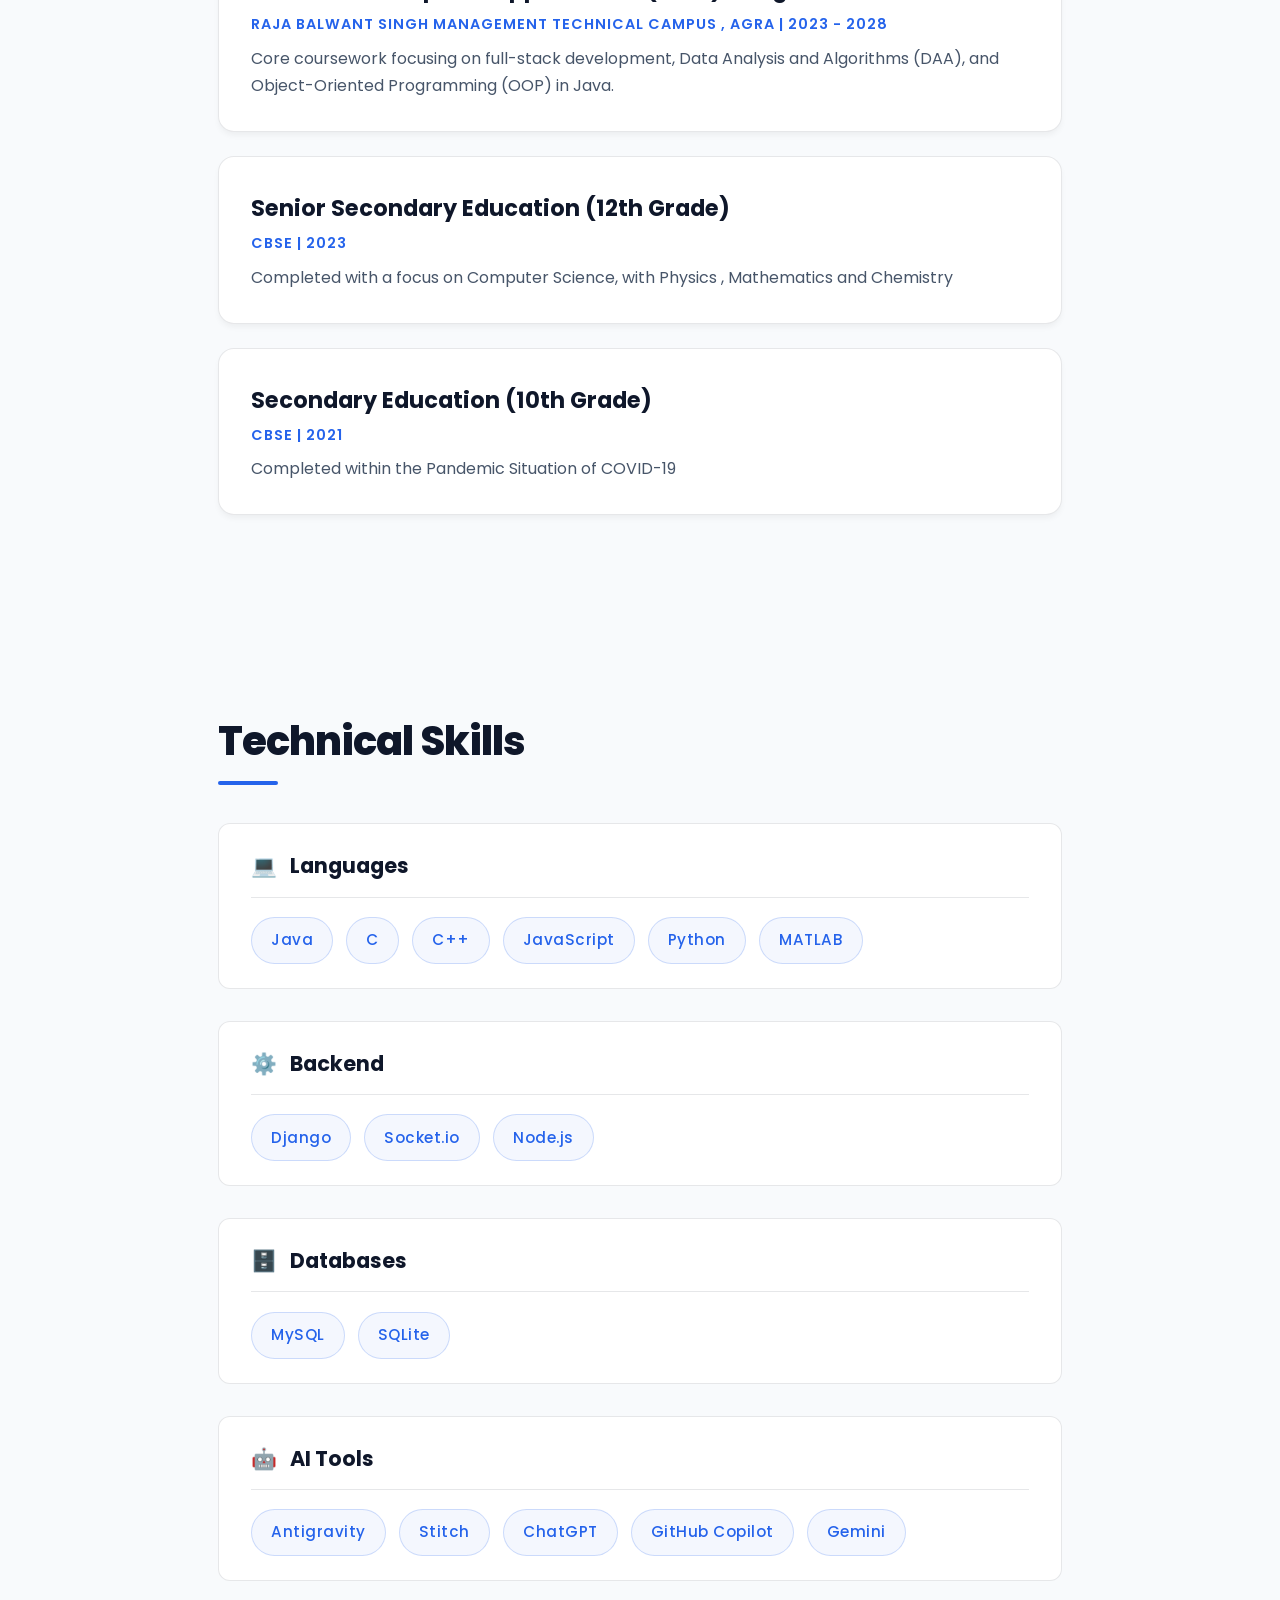
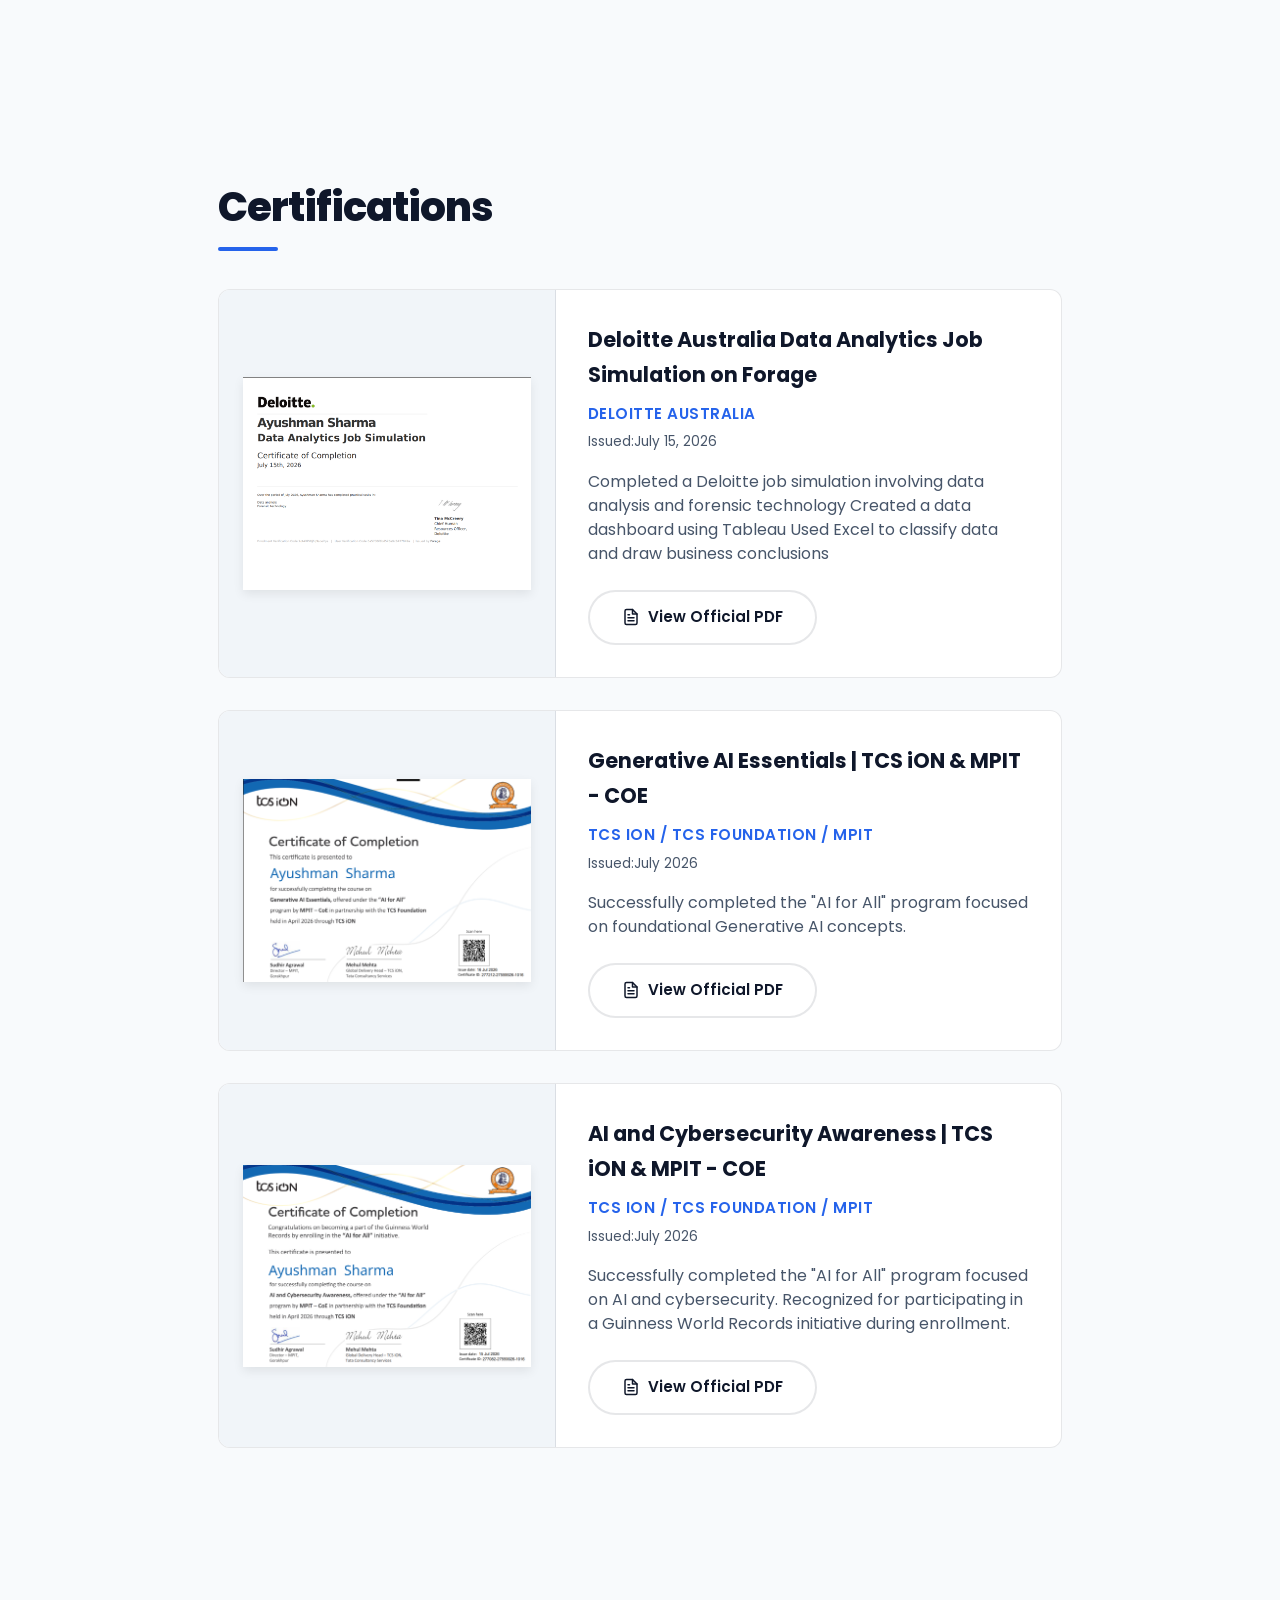
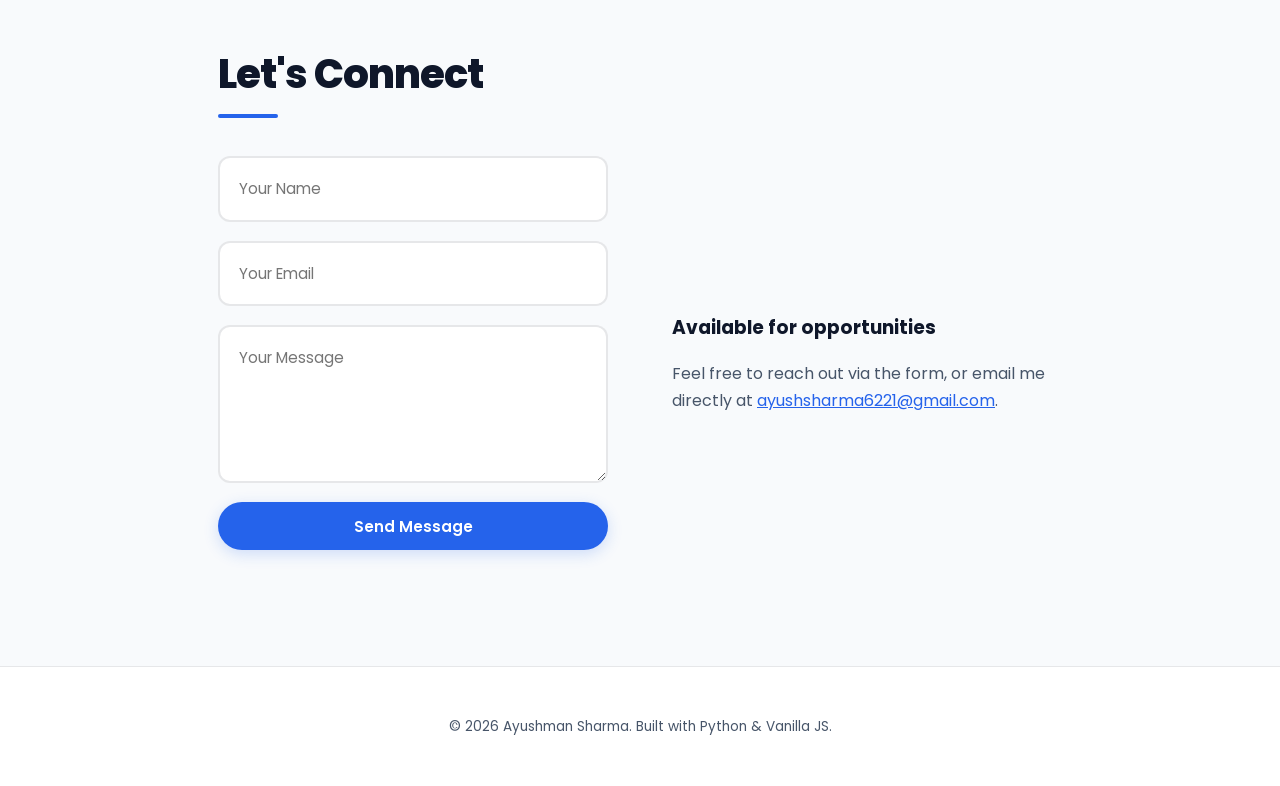
==== commit 7aa39c64: "Fixed certificate image cropping in CSS" ====
--- a/index.html
+++ b/index.html
@@ -20,6 +20,7 @@
         <ul class="nav-links">
             <li><a href="#about">About</a></li>
             <li><a href="#skills">Skills</a></li>
+            <li><a href="#certifications">Certifications</a></li>
             <li><a href="#contact">Contact</a></li>
         </ul>
     </nav>
@@ -39,7 +40,7 @@
     <section id="about" class="container scroll-hidden">
         <div class="section-content">
             <h2>About Me</h2>
-            <p>I am a 4th-year Master of Computer Applications (MCA) integrated student and full-stack developer specializing in real-time communication systems. Proficient in Java, JavaScript (Node.js, Express, Socket.io), and MySQL. Proven track record of architecting and deploying interactive web platforms, including the 'Flowstate' real-time application. Seeking to apply my software development expertise to solve real-world problems in a collaborative tech environment.</p>
+            <p>I am a 4th-year Master of Computer Applications (MCA) integrated student and full-stack developer. Proficient in Java, JavaScript (Node.js, Express, Socket.io), Python, Django, and MySQL. Proven track record of architecting and deploying interactive web platforms, including the 'Flowstate' real-time application. Seeking to apply my software development expertise to solve real-world problems in a collaborative tech environment.</p>
         </div>
     </section>
 
@@ -83,27 +84,118 @@
     <section id="skills" class="container scroll-hidden">
         <div class="section-content">
             <h2>Technical Skills</h2>
-            <div class="skills-grid">
-                <div class="skill-category">
-                    <div class="icon">💻</div>
-                    <h3>Languages</h3>
-                    <p>Java, JavaScript, Python, MATLAB</p>
-                </div>
-                <div class="skill-category">
-                    <div class="icon">⚙️</div>
-                    <h3>Backend</h3>
-                    <p>Node.js, Express, Flask, Socket.io</p>
-                </div>
-                <div class="skill-category">
-                    <div class="icon">🗄️</div>
-                    <h3>Databases</h3>
-                    <p>MySQL, SQLite</p>
-                </div>
-                <div class="skill-category">
-                    <div class="icon">🤖</div>
-                    <h3>AI Tools</h3>
-                    <p>Antigravity, Stitch, ChatGPT, GitHub Copilot, Gemini </p>
-                </div>
+            <div class="advanced-skills-layout">
+                
+                <div class="skill-subsection">
+                    <h3><span class="icon">💻</span> Languages</h3>
+                    <div class="skill-pills">
+                        <span class="pill">Java</span>
+                        <span class="pill">C</span>
+                        <span class="pill">C++</span>
+                        <span class="pill">JavaScript</span>
+                        <span class="pill">Python</span>
+                        <span class="pill">MATLAB</span>
+                    </div>
+                </div>
+
+                <div class="skill-subsection">
+                    <h3><span class="icon">⚙️</span> Backend</h3>
+                    <div class="skill-pills">
+                        <span class="pill">Django</span>
+                        <span class="pill">Socket.io</span>
+                        <span class="pill">Node.js</span>
+                    </div>
+                </div>
+
+                <div class="skill-subsection">
+                    <h3><span class="icon">🗄️</span> Databases</h3>
+                    <div class="skill-pills">
+                        <span class="pill">MySQL</span>
+                        <span class="pill">SQLite</span>
+                    </div>
+                </div>
+
+                <div class="skill-subsection">
+                    <h3><span class="icon">🤖</span> AI Tools</h3>
+                    <div class="skill-pills">
+                        <span class="pill">Antigravity</span>
+                        <span class="pill">Stitch</span>
+                        <span class="pill">ChatGPT</span>
+                        <span class="pill">GitHub Copilot</span>
+                        <span class="pill">Gemini</span>
+                    </div>
+                </div>
+
+            </div>
+        </div>
+    </section>
+
+    <section id="certifications" class="container scroll-hidden">
+        <div class="section-content">
+            <h2>Certifications</h2>
+            <div class="certifications-grid">
+                
+                <!-- Certificate 1 -->
+                <div class="cert-card">
+                    <div class="cert-image">
+                        <!-- 1. The Screenshot (Shows instantly for everyone) -->
+                        <img src="assets/Cert1.png" alt="Deloitte Australia Data Analytics Job Simulation on Forage">
+                    </div>
+                    <div class="cert-details">
+                        <h3>Deloitte Australia Data Analytics Job Simulation on Forage</h3>
+                        <p class="cert-issuer">Deloitte Australia</p>
+                        <p class="cert-date">Issued:July 15, 2026</p>
+                        <p class="cert-description">Completed a Deloitte job simulation involving data analysis and forensic technology Created a data dashboard using Tableau Used Excel to classify data and draw business conclusions</p>
+                        
+                        <!-- 2. The PDF Button (For verification and download) -->
+                        <a href="assets/Cert1.pdf" target="_blank" class="btn secondary" style="margin-top: 1.5rem; display: inline-flex; width: fit-content; gap: 0.5rem; align-items: center;">
+                            <svg viewBox="0 0 24 24" width="18" height="18" stroke="currentColor" stroke-width="2" fill="none" stroke-linecap="round" stroke-linejoin="round"><path d="M14 2H6a2 2 0 0 0-2 2v16a2 2 0 0 0 2 2h12a2 2 0 0 0 2-2V8z"></path><polyline points="14 2 14 8 20 8"></polyline><line x1="16" y1="13" x2="8" y2="13"></line><line x1="16" y1="17" x2="8" y2="17"></line><polyline points="10 9 9 9 8 9"></polyline></svg>
+                            View Official PDF
+                        </a>
+                    </div>
+                </div>
+
+              <!-- Certificate 2 -->
+                <div class="cert-card">
+                    <div class="cert-image">
+                        <!-- 1. The Screenshot (Shows instantly for everyone) -->
+                        <img src="assets/Cert2.png" alt="Deloitte Australia Data Analytics Job Simulation on Forage">
+                    </div>
+                    <div class="cert-details">
+                        <h3>Generative AI Essentials | TCS iON & MPIT - COE </h3>
+                        <p class="cert-issuer">TCS iON / TCS Foundation / MPIT</p>
+                        <p class="cert-date">Issued:July 2026</p>
+                        <p class="cert-description">Successfully completed the "AI for All" program focused on foundational Generative AI concepts.</p>
+                        
+                        <!-- 2. The PDF Button (For verification and download) -->
+                        <a href="assets/Cert2.pdf" target="_blank" class="btn secondary" style="margin-top: 1.5rem; display: inline-flex; width: fit-content; gap: 0.5rem; align-items: center;">
+                            <svg viewBox="0 0 24 24" width="18" height="18" stroke="currentColor" stroke-width="2" fill="none" stroke-linecap="round" stroke-linejoin="round"><path d="M14 2H6a2 2 0 0 0-2 2v16a2 2 0 0 0 2 2h12a2 2 0 0 0 2-2V8z"></path><polyline points="14 2 14 8 20 8"></polyline><line x1="16" y1="13" x2="8" y2="13"></line><line x1="16" y1="17" x2="8" y2="17"></line><polyline points="10 9 9 9 8 9"></polyline></svg>
+                            View Official PDF
+                        </a>
+                    </div>
+                </div>
+
+
+           <!-- Certificate 3 -->
+                <div class="cert-card">
+                    <div class="cert-image">
+                        <!-- 1. The Screenshot (Shows instantly for everyone) -->
+                        <img src="assets/Cert3.png" alt="Deloitte Australia Data Analytics Job Simulation on Forage">
+                    </div>
+                    <div class="cert-details">
+                        <h3>AI and Cybersecurity Awareness | TCS iON & MPIT - COE </h3>
+                        <p class="cert-issuer">TCS iON / TCS Foundation / MPIT</p>
+                        <p class="cert-date">Issued:July 2026</p>
+                        <p class="cert-description">Successfully completed the "AI for All" program focused on AI and cybersecurity. Recognized for participating in a Guinness World Records initiative during enrollment.</p>
+                        
+                        <!-- 2. The PDF Button (For verification and download) -->
+                        <a href="assets/Cert3.pdf" target="_blank" class="btn secondary" style="margin-top: 1.5rem; display: inline-flex; width: fit-content; gap: 0.5rem; align-items: center;">
+                            <svg viewBox="0 0 24 24" width="18" height="18" stroke="currentColor" stroke-width="2" fill="none" stroke-linecap="round" stroke-linejoin="round"><path d="M14 2H6a2 2 0 0 0-2 2v16a2 2 0 0 0 2 2h12a2 2 0 0 0 2-2V8z"></path><polyline points="14 2 14 8 20 8"></polyline><line x1="16" y1="13" x2="8" y2="13"></line><line x1="16" y1="17" x2="8" y2="17"></line><polyline points="10 9 9 9 8 9"></polyline></svg>
+                            View Official PDF
+                        </a>
+                    </div>
+                </div>     
+
             </div>
         </div>
     </section>
--- a/style.css
+++ b/style.css
@@ -149,6 +149,9 @@
     transition: all 0.3s var(--ease-out);
     position: relative;
     overflow: hidden;
+    display: inline-flex;
+    align-items: center;
+    justify-content: center;
 }
 
 .btn:hover {
@@ -362,4 +365,114 @@
     .nav-links { display: none; }
     .contact-wrapper { grid-template-columns: 1fr; gap: 2rem; }
     .container { padding: 4rem 5%; }
+}
+
+/* --- ADVANCED SKILLS LAYOUT --- */
+.advanced-skills-layout { display: flex; flex-direction: column; gap: 2rem; margin-top: 1.5rem; }
+.skill-subsection { background: var(--surface-color); border: 1px solid var(--border-color); border-radius: 12px; padding: 1.5rem 2rem; transition: transform 0.3s ease, box-shadow 0.3s ease; }
+.skill-subsection:hover { transform: translateY(-4px); box-shadow: 0 8px 24px rgba(0, 0, 0, 0.08); border-color: rgba(37, 99, 235, 0.3); }
+.skill-subsection h3 { margin-top: 0; margin-bottom: 1.2rem; font-size: 1.3rem; color: var(--text-primary); display: flex; align-items: center; gap: 0.8rem; border-bottom: 1px solid var(--border-color); padding-bottom: 0.8rem; }
+.skill-pills { display: flex; flex-wrap: wrap; gap: 0.8rem; }
+.pill { background: rgba(37, 99, 235, 0.05); color: var(--accent-color); border: 1px solid rgba(37, 99, 235, 0.2); padding: 0.6rem 1.2rem; border-radius: 30px; font-size: 0.95rem; font-weight: 500; letter-spacing: 0.5px; transition: all 0.3s ease; cursor: default; }
+.pill:hover { background: var(--accent-color); color: #fff; transform: scale(1.05); box-shadow: 0 4px 12px var(--accent-glow); }
+
+
+/* --- CERTIFICATIONS SECTION --- */
+.certifications-grid {
+    display: flex;
+    flex-direction: column;
+    gap: 2rem;
+    margin-top: 1.5rem;
+}
+
+.cert-card {
+    background: var(--surface-color);
+    border: 1px solid var(--border-color);
+    border-radius: 12px;
+    overflow: hidden;
+    display: flex;
+    flex-direction: column;
+    transition: transform 0.3s var(--ease-standard), box-shadow 0.3s var(--ease-standard), border-color 0.3s var(--ease-standard);
+}
+
+/* On desktop, put image on the left, text on the right */
+@media (min-width: 768px) {
+    .cert-card {
+        flex-direction: row;
+        align-items: stretch;
+    }
+}
+
+.cert-card:hover {
+    transform: translateY(-4px);
+    box-shadow: 0 10px 25px rgba(0, 0, 0, 0.08);
+    border-color: rgba(37, 99, 235, 0.3);
+}
+
+.cert-image {
+    width: 100%;
+    border-bottom: 1px solid var(--border-color);
+    background: var(--surface-hover); 
+    display: flex;
+    align-items: center;
+    justify-content: center;
+    padding: 1.5rem;
+}
+
+@media (min-width: 768px) {
+    .cert-image {
+        width: 40%;
+        border-bottom: none;
+        border-right: 1px solid var(--border-color);
+    }
+}
+
+.cert-image img {
+    width: 100%;
+    height: auto;
+    max-height: 100%;
+    display: block;
+    object-fit: contain; 
+    box-shadow: 0 4px 10px rgba(0, 0, 0, 0.08); 
+}
+
+.cert-details {
+    padding: 2rem;
+    width: 100%;
+    display: flex;
+    flex-direction: column;
+    justify-content: center;
+}
+
+@media (min-width: 768px) {
+    .cert-details {
+        width: 60%;
+    }
+}
+
+.cert-details h3 {
+    margin: 0 0 0.5rem 0;
+    font-size: 1.3rem;
+    color: var(--text-primary);
+}
+
+.cert-issuer {
+    color: var(--accent-color);
+    font-weight: 600;
+    font-size: 0.95rem;
+    margin: 0 0 0.25rem 0;
+    text-transform: uppercase;
+    letter-spacing: 0.5px;
+}
+
+.cert-date {
+    color: var(--text-secondary);
+    font-size: 0.85rem;
+    margin: 0 0 1rem 0;
+}
+
+.cert-description {
+    color: var(--text-secondary);
+    margin: 0;
+    line-height: 1.5;
 }
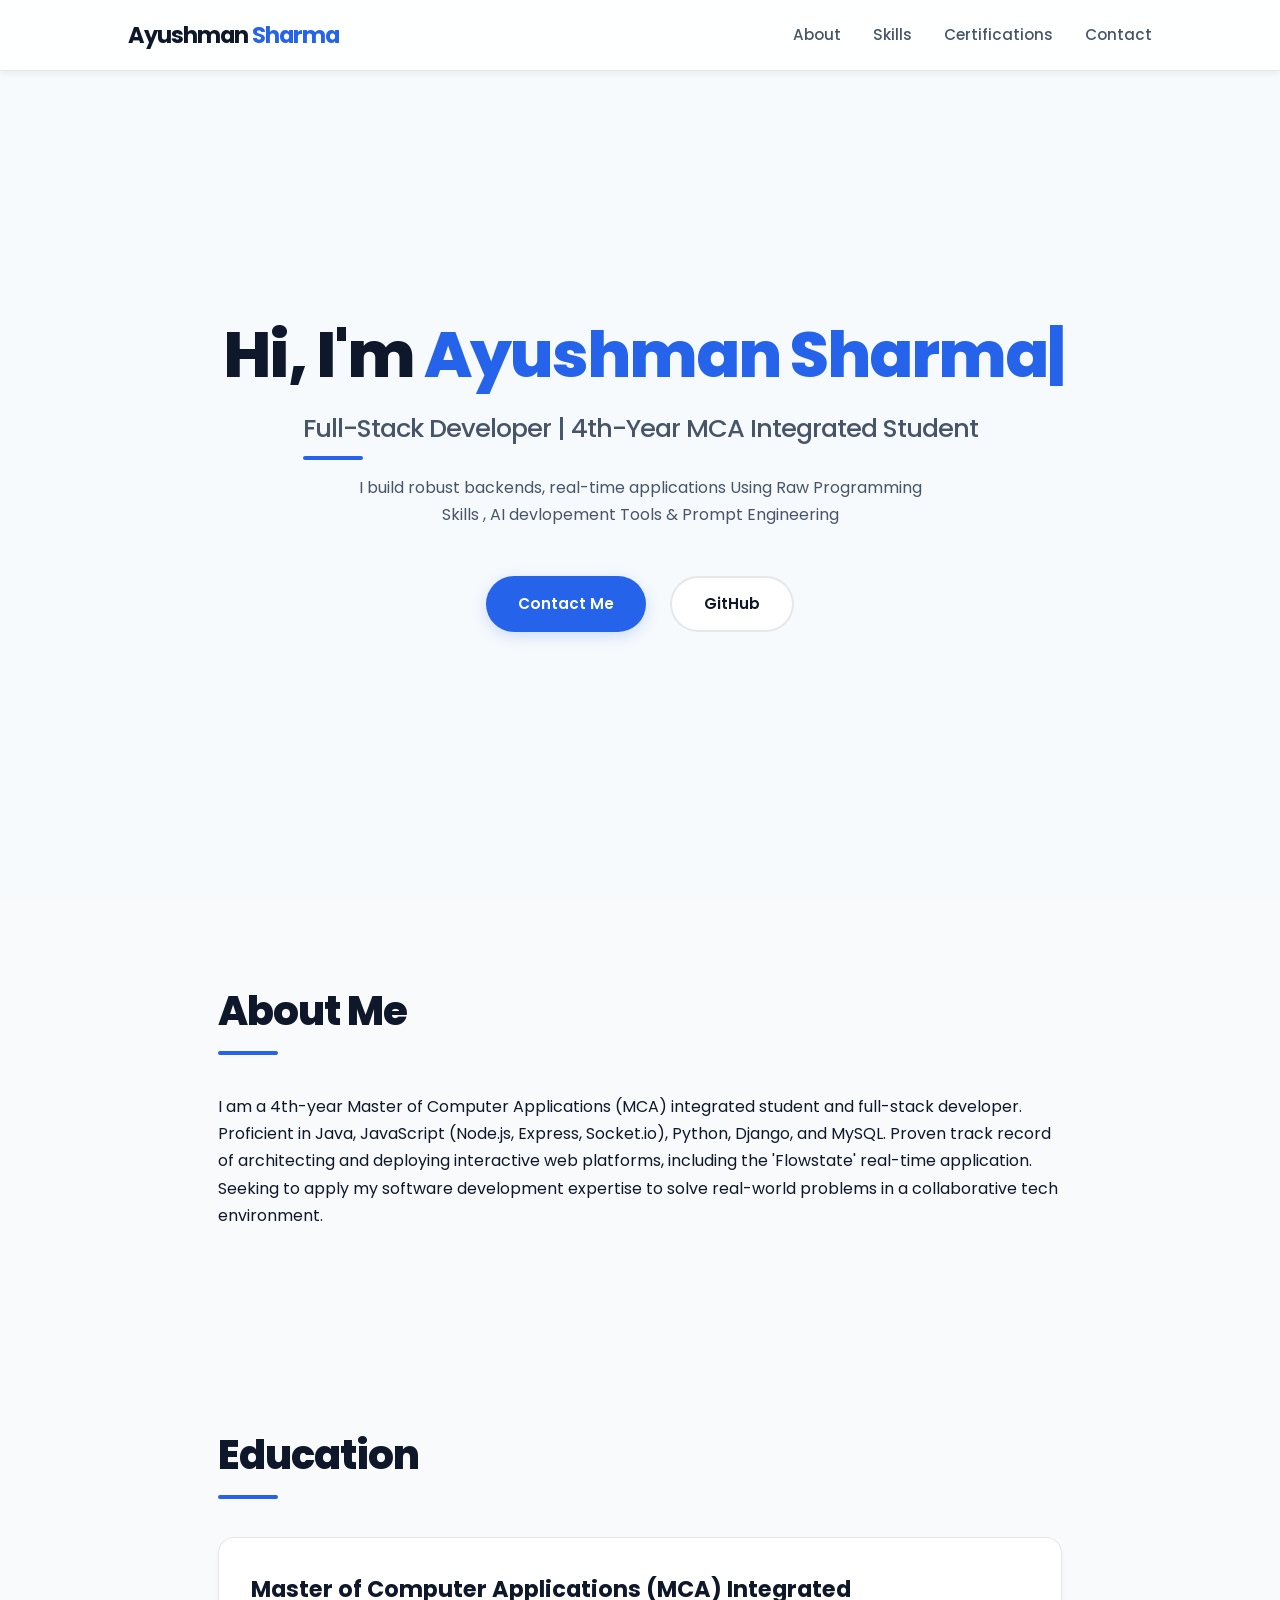
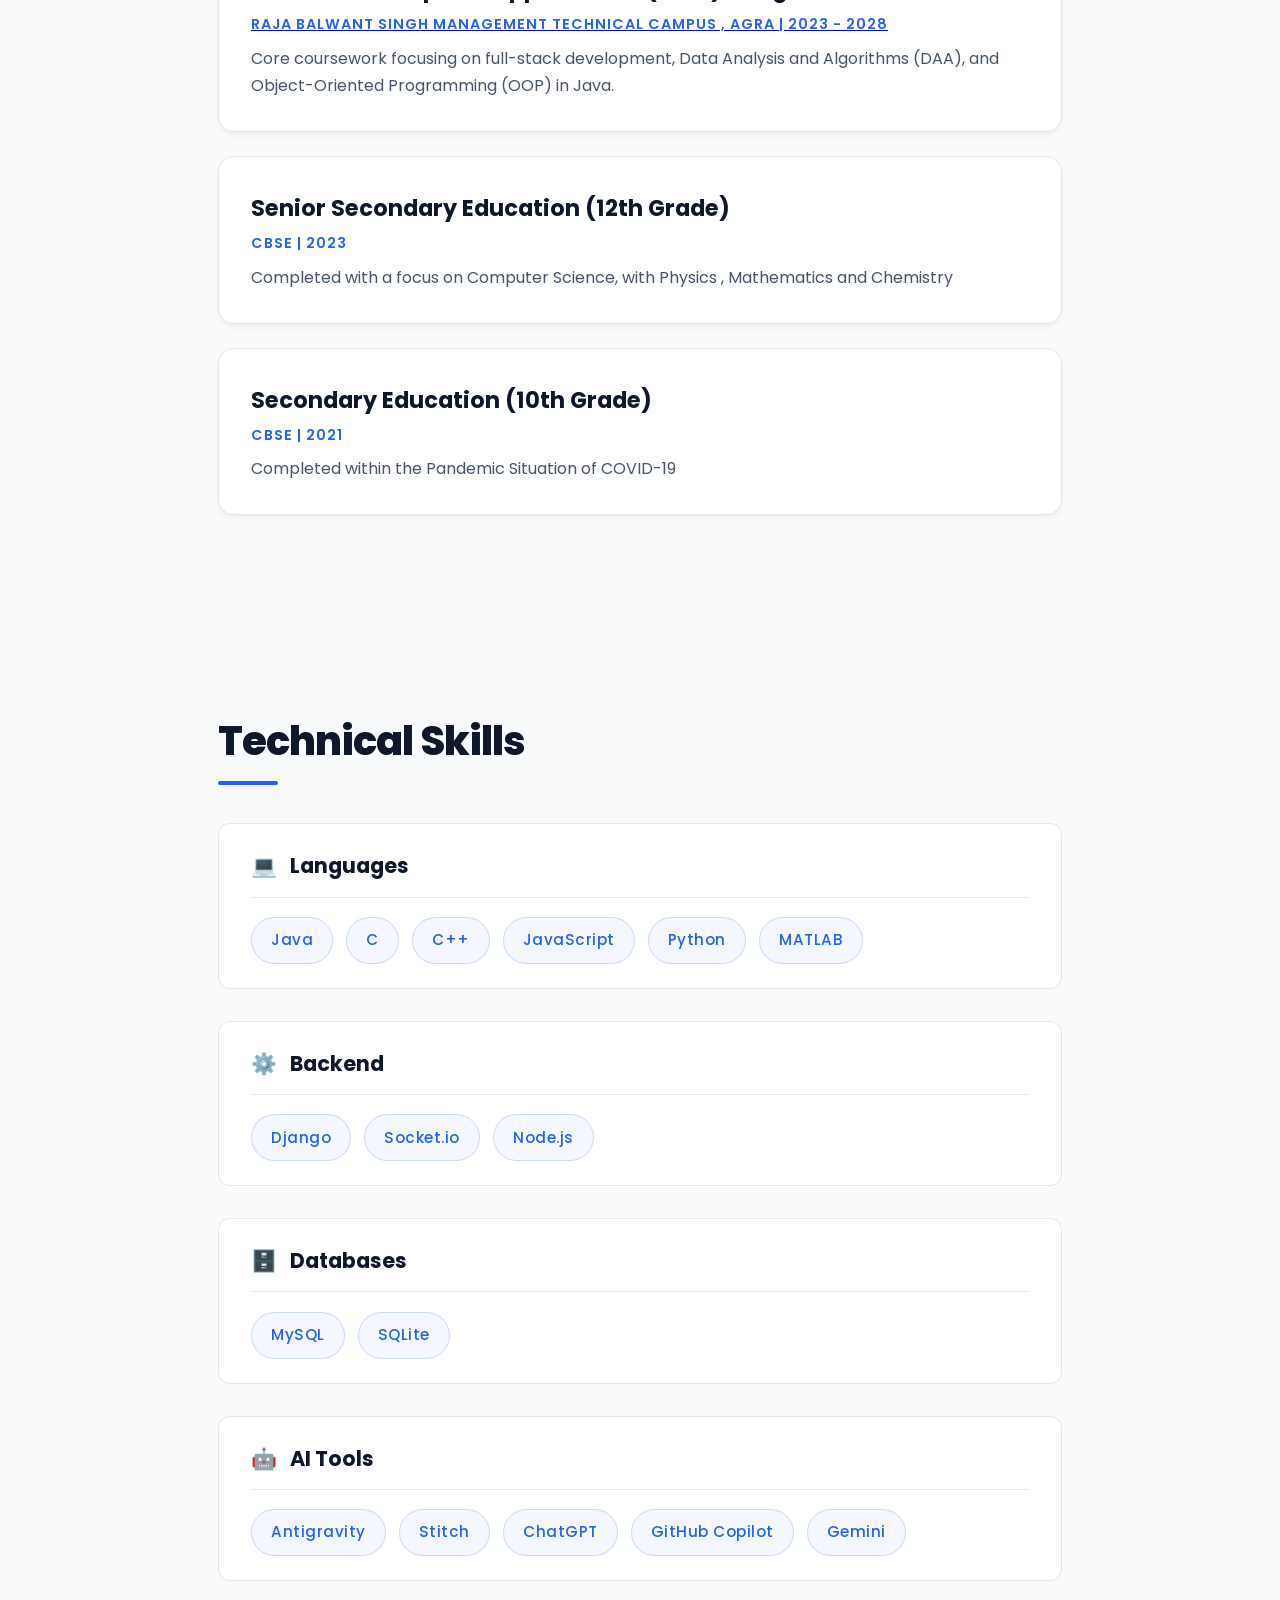
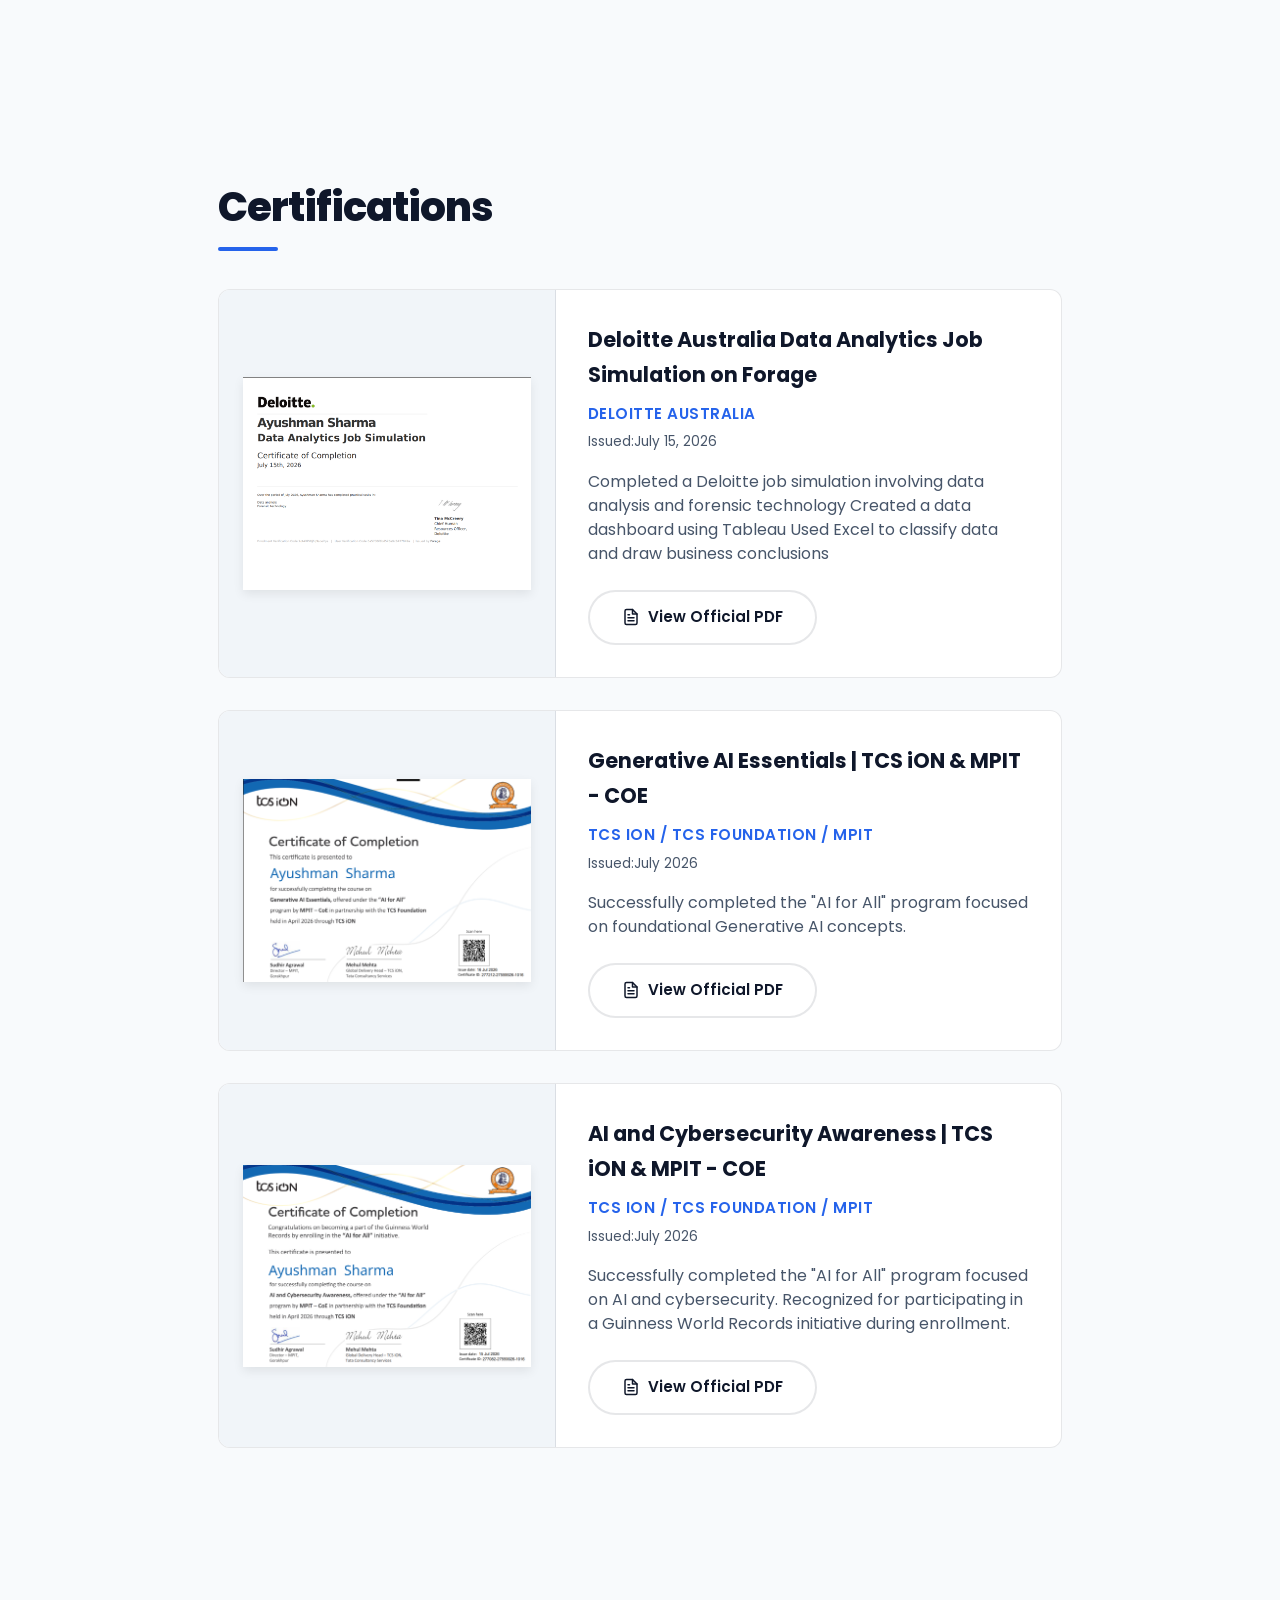
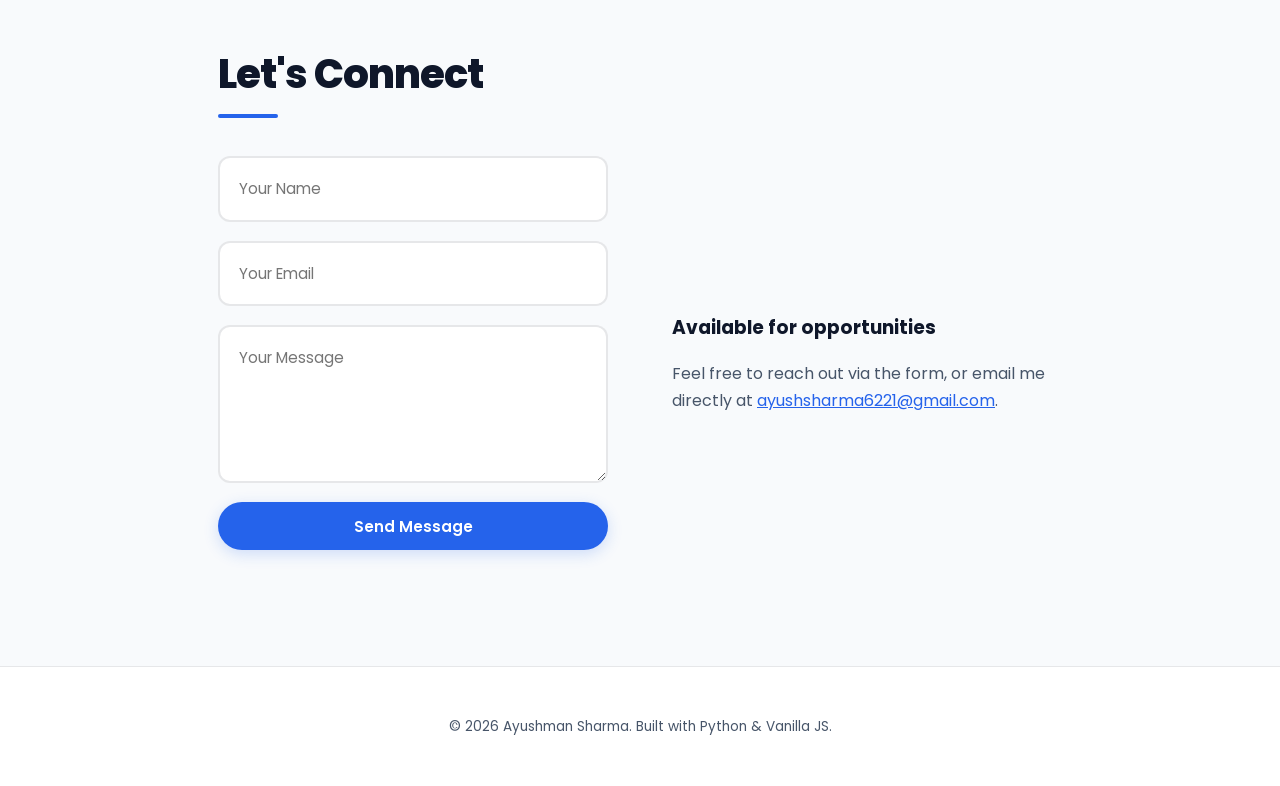
==== commit 4bb4731a: "minor link fix" ====
--- a/index.html
+++ b/index.html
@@ -50,9 +50,11 @@
             <div style="display: flex; flex-direction: column; gap: 1.5rem;">
                 <div class="project-card">
                     <h3>Master of Computer Applications (MCA) Integrated</h3>
+                    <a href="https://rbsmtc.in/mca-integrated/" text-decoration="none" target="_blank">
                     <p style="color: var(--accent-color); font-weight: 600; font-size: 0.9rem; margin-bottom: 0.5rem; text-transform: uppercase; letter-spacing: 1px;">
                         Raja Balwant Singh Management Technical Campus , Agra | 2023 - 2028
                     </p>
+                    </a>
                     <p style="color: var(--text-secondary);">
                         Core coursework focusing on full-stack development, Data Analysis and Algorithms (DAA), and Object-Oriented Programming (OOP) in Java.
                     </p>
